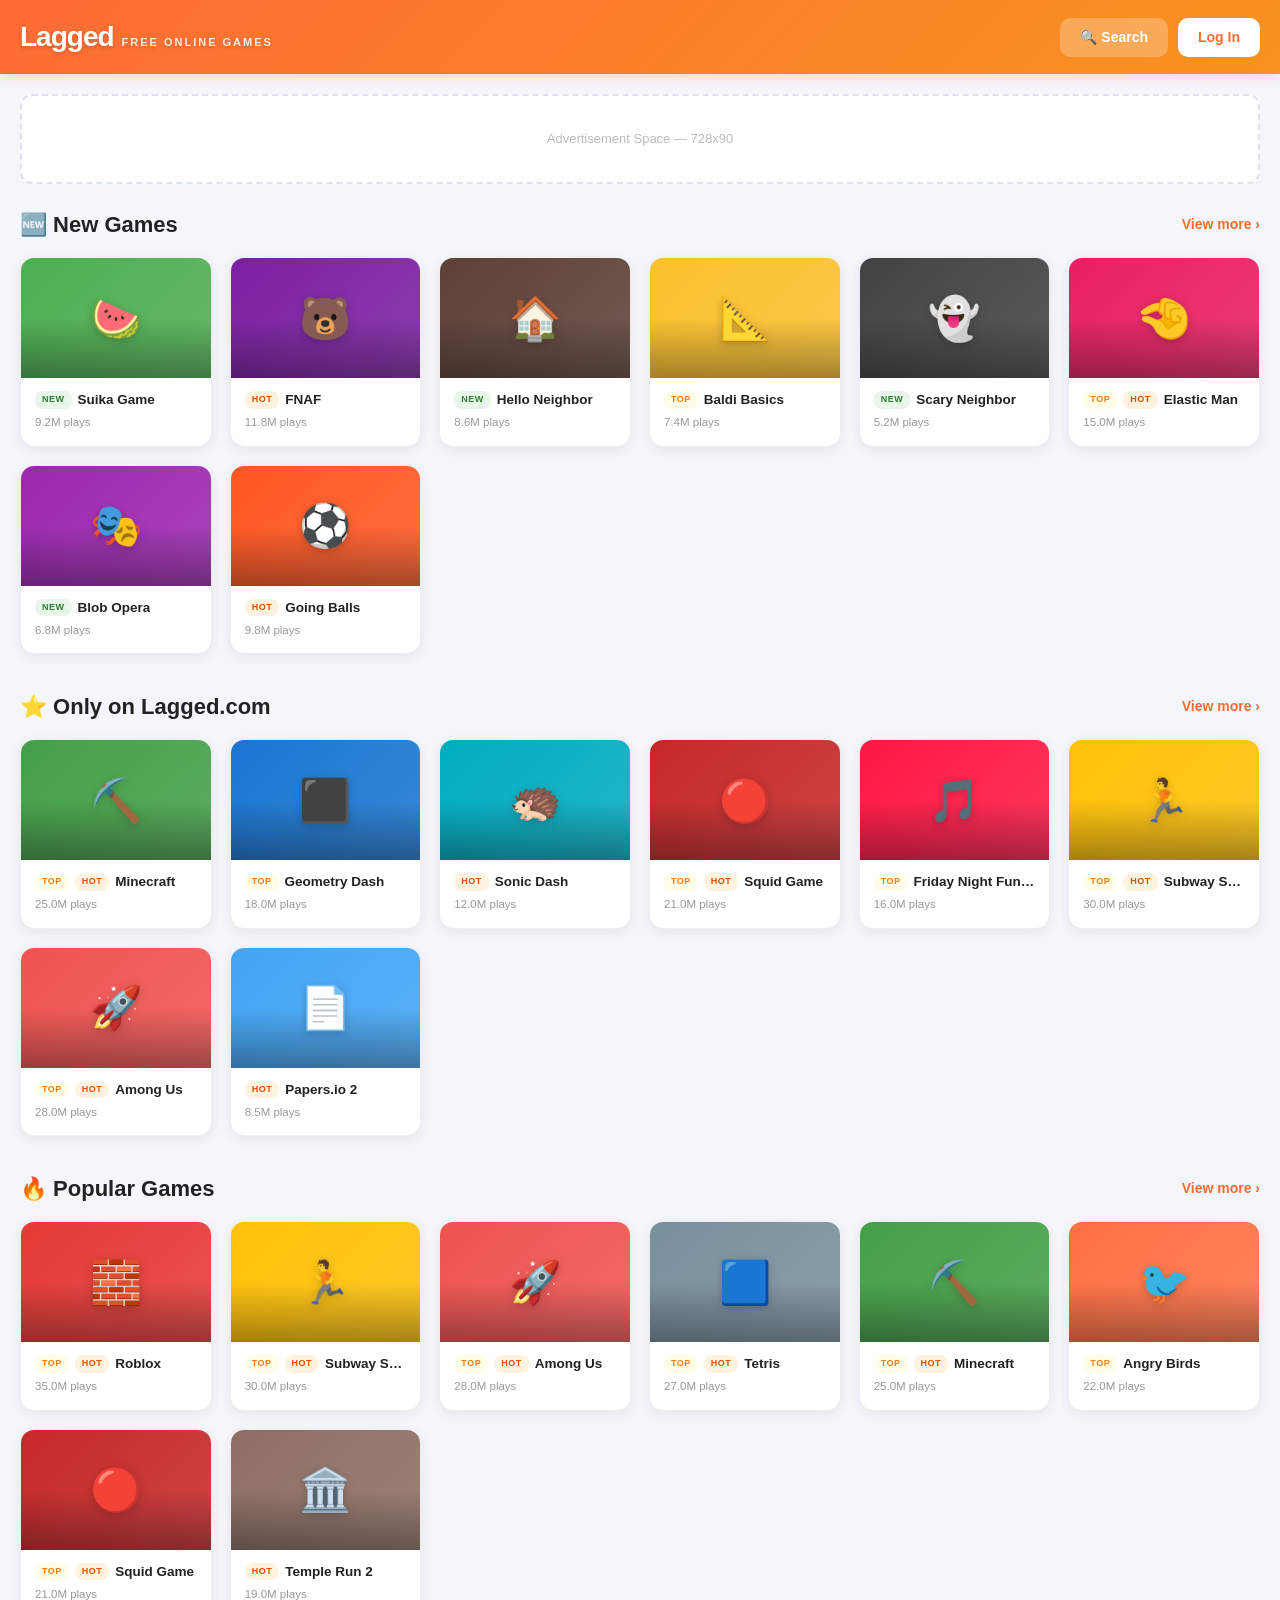
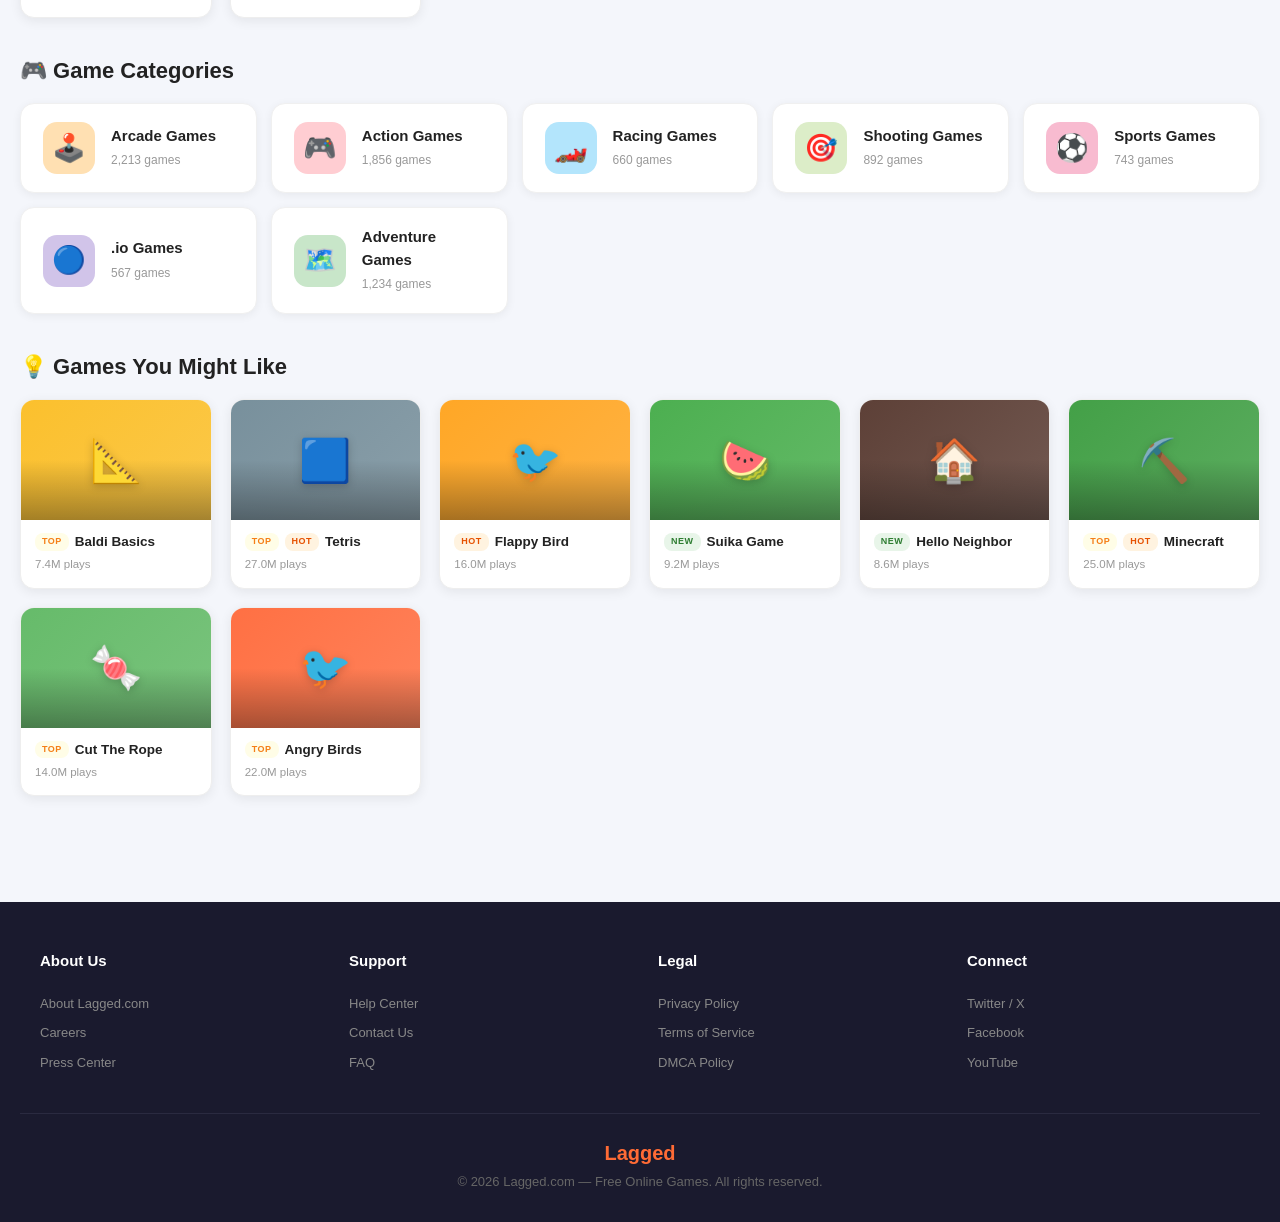
==== index.html @ db5cecba "add: quge5.com ad (zone 244078) alongside nap5k" ====
<!DOCTYPE html>
<html lang="en">
<head>
    <meta charset="UTF-8">
    <meta name="viewport" content="width=device-width, initial-scale=1.0">
    <title>Free Online Games - Play Now</title>
    <style>
        * { margin: 0; padding: 0; box-sizing: border-box; }
        body { font-family: -apple-system, BlinkMacSystemFont, 'Segoe UI', Arial, sans-serif; background: #f4f6fb; color: #222; line-height: 1.5; }
        a { text-decoration: none; color: inherit; }

        .header { background: linear-gradient(135deg, #ff6b35 0%, #f7931e 100%); padding: 16px 20px; position: sticky; top: 0; z-index: 100; box-shadow: 0 2px 12px rgba(255,107,53,0.25); }
        .header-inner { max-width: 1400px; margin: 0 auto; display: flex; align-items: center; justify-content: space-between; }
        .logo { font-size: 28px; font-weight: 900; color: #fff; letter-spacing: -1px; text-shadow: 0 2px 4px rgba(0,0,0,0.15); }
        .logo span { font-size: 11px; font-weight: 600; opacity: 0.85; letter-spacing: 2px; margin-left: 8px; }
        .header-actions { display: flex; gap: 10px; }
        .btn { padding: 9px 20px; border-radius: 10px; cursor: pointer; font-size: 14px; border: none; font-weight: 700; transition: transform 0.15s; }
        .btn:hover { transform: scale(1.05); }
        .btn-primary { background: #fff; color: #ff6b35; }
        .btn-outline { background: rgba(255,255,255,0.25); color: #fff; backdrop-filter: blur(4px); }

        /* Ad Banner */
        .ad-banner { background: #fff; border-radius: 12px; padding: 12px; text-align: center; margin-bottom: 24px; border: 2px dashed #dde2f0; color: #bbb; font-size: 13px; min-height: 90px; display: flex; align-items: center; justify-content: center; }

        .main { max-width: 1400px; margin: 0 auto; padding: 20px; }

        .game-section { margin-bottom: 36px; }
        .section-header { display: flex; justify-content: space-between; align-items: center; margin-bottom: 16px; }
        .section-title { font-size: 22px; font-weight: 800; color: #222; display: flex; align-items: center; gap: 8px; }
        .section-link { color: #ff6b35; font-size: 14px; font-weight: 700; }
        .section-link:hover { text-decoration: underline; }

        /* Game Cards */
        .game-scroll { display: grid; grid-template-columns: repeat(auto-fill, minmax(170px, 1fr)); gap: 18px; }
        .game-card { background: #fff; border-radius: 14px; overflow: hidden; cursor: pointer; transition: all 0.25s ease; box-shadow: 0 3px 12px rgba(0,0,0,0.07); border: 1px solid #eee; }
        .game-card:hover { transform: translateY(-5px); box-shadow: 0 10px 28px rgba(0,0,0,0.14); }
        /* 图片区域 - 纯色渐变背景，不依赖外部图 */
        .game-thumb { width: 100%; height: 120px; display: flex; align-items: center; justify-content: center; font-size: 42px; position: relative; overflow: hidden; }
        .game-thumb::after { content: ''; position: absolute; inset: 0; background: linear-gradient(180deg, transparent 50%, rgba(0,0,0,0.35) 100%); }
        .thumb-emoji { position: relative; z-index: 1; filter: drop-shadow(0 2px 4px rgba(0,0,0,0.2)); }
        .game-card-info { padding: 12px 14px 14px; }
        .card-top { display: flex; align-items: center; gap: 6px; margin-bottom: 4px; }
        .tag { display: inline-block; padding: 2px 7px; border-radius: 8px; font-size: 9px; font-weight: 800; letter-spacing: 0.5px; }
        .tag-new { background: #e8f5e9; color: #2e7d32; }
        .tag-hot { background: #fff3e0; color: #e65100; }
        .tag-top { background: #fffde7; color: #f57f17; }
        .game-card-title { font-size: 13.5px; font-weight: 800; color: #222; white-space: nowrap; overflow: hidden; text-overflow: ellipsis; }
        .game-card-meta { font-size: 11.5px; color: #999; margin-top: 3px; font-weight: 500; }

        /* Category Cards */
        .category-grid { display: grid; grid-template-columns: repeat(auto-fill, minmax(210px, 1fr)); gap: 14px; margin-bottom: 30px; }
        .category-card { background: #fff; border-radius: 14px; padding: 18px 22px; display: flex; align-items: center; gap: 16px; cursor: pointer; transition: all 0.25s ease; box-shadow: 0 2px 10px rgba(0,0,0,0.06); border: 1px solid #f0f0f0; }
        .category-card:hover { transform: translateY(-3px); box-shadow: 0 6px 22px rgba(0,0,0,0.1); border-color: #ff6b35; }
        .cat-icon-wrap { width: 52px; height: 52px; border-radius: 14px; display: flex; align-items: center; justify-content: center; font-size: 26px; flex-shrink: 0; }
        .cat-icon-text { font-size: 27px; }
        .category-info h4 { font-size: 15px; font-weight: 800; }
        .category-info span { font-size: 12px; color: #999; font-weight: 500; }

        /* Search */
        .search-modal { position: fixed; inset: 0; background: rgba(255,255,255,0.97); z-index: 200; display: none; align-items: flex-start; justify-content: center; padding-top: 100px; backdrop-filter: blur(8px); }
        .search-modal.active { display: flex; animation: fadeIn 0.2s ease; }
        @keyframes fadeIn { from{opacity:0} to{opacity:1} }
        .search-input-wrap { width: 100%; max-width: 580px; padding: 0 20px; position: relative; }
        .search-input-wrap input { width: 100%; padding: 20px 25px 20px 55px; font-size: 22px; background: #fff; border: 3px solid #e0e4ef; border-radius: 18px; outline: none; font-family: inherit; transition: border-color 0.2s; }
        .search-input-wrap input:focus { border-color: #ff6b35; }
        .search-input-wrap::before { content: '\1F50D'; position: absolute; left: 32px; top: 52%; transform: translateY(-50%); font-size: 22px; pointer-events: none; }
        .search-close { position: absolute; top: 24px; right: 24px; width: 46px; height: 46px; border-radius: 50%; background: #f0f0f0; border: none; font-size: 20px; cursor: pointer; }
        #searchResults { max-height: 420px; overflow-y: auto; padding: 12px 20px; width: 100%; max-width: 580px; }
        .search-item { padding: 14px 18px; background: #fff; margin-bottom: 8px; border-radius: 12px; cursor: pointer; font-weight: 600; box-shadow: 0 1px 4px rgba(0,0,0,0.06); transition: all 0.15s; }
        .search-item:hover { background: #fff8f5; transform: translateX(4px); }

        /* Modal */
        .modal-overlay { position: fixed; inset: 0; background: rgba(0,0,0,0.55); z-index: 300; display: none; align-items: center; justify-content: center; backdrop-filter: blur(4px); }
        .modal-overlay.active { display: flex; animation: fadeIn 0.25s ease; }
        .modal-box { background: #fff; border-radius: 20px; max-width: 500px; width: 92%; overflow: hidden; box-shadow: 0 20px 60px rgba(0,0,0,0.3); }
        .modal-thumb { height: 200px; display: flex; align-items: center; justify-content: center; font-size: 72px; position: relative; }
        .modal-thumb::after { content:'';position:absolute;inset:0;background:linear-gradient(180deg,transparent 40%,rgba(0,0,0,0.45) 100%); }
        .modal-body { padding: 24px 28px 28px; }
        .modal-title { font-size: 26px; font-weight: 900; margin-bottom: 6px; }
        .modal-cat { color: #888; font-size: 15px; font-weight: 600; margin-bottom: 14px; }
        .modal-desc { color: #555; font-size: 14.5px; line-height: 1.65; margin-bottom: 24px; }
        .modal-btns { display: flex; gap: 12px; }
        .modal-btn { flex: 1; padding: 14px; border: none; border-radius: 12px; font-size: 16px; font-weight: 800; cursor: pointer; transition: all 0.2s; }
        .modal-btn:hover { transform: scale(1.03); }
        .btn-play { background: linear-gradient(135deg,#ff6b35,#f7931e); color: #fff; }
        .btn-like { background: #f4f6fb; color: #555; }

        /* Footer */
        .footer { background: #1a1a2e; color: #aaa; padding: 48px 20px 30px; margin-top: 50px; }
        .footer-inner { max-width: 1200px; margin: 0 auto; display: grid; grid-template-columns: repeat(4, 1fr); gap: 36px; }
        .footer-col h4 { color: #fff; font-size: 15px; font-weight: 800; margin-bottom: 16px; }
        .footer-col a { display: block; color: #888; font-size: 13px; padding: 5px 0; transition: color 0.2s; }
        .footer-col a:hover { color: #ff6b35; }
        .footer-bottom { text-align: center; margin-top: 36px; padding-top: 24px; border-top: 1px solid #2a2a40; color: #666; font-size: 13px; }
        .footer-brand { font-size: 20px; font-weight: 900; color: #ff6b35; margin-bottom: 4px; }
    </style>
</head>
<body>

<!-- Header -->
<header class="header">
    <div class="header-inner">
        <div class="logo">Lagged<span>FREE ONLINE GAMES</span></div>
        <div class="header-actions">
            <button class="btn btn-outline" onclick="document.getElementById('searchModal').classList.add('active')">🔍 Search</button>
            <a href="#" class="btn btn-primary">Log In</a>
        </div>
    </div>
</header>

<!-- Search Modal -->
<div class="search-modal" id="searchModal">
    <button class="search-close" onclick="document.getElementById('searchModal').classList.remove('active')">✕</button>
    <div class="search-container">
        <div class="search-input-wrap">
            <input type="text" placeholder="Search games..." id="searchInput" oninput="handleSearch(event)">
        </div>
        <div id="searchResults"></div>
    </div>
</div>

<!-- Main -->
<main class="main">

    <!-- 广告位 -->
    <div class="ad-banner">Advertisement Space — 728x90</div>

    <!-- New Games -->
    <section class="game-section">
        <div class="section-header">
            <h2 class="section-title">🆕 New Games</h2>
            <a href="#" class="section-link">View more ›</a>
        </div>
        <div class="game-scroll" id="newGames"></div>
    </section>

    <!-- Only on Lagged -->
    <section class="game-section">
        <div class="section-header">
            <h2 class="section-title">⭐ Only on Lagged.com</h2>
            <a href="#" class="section-link">View more ›</a>
        </div>
        <div class="game-scroll" id="laggedExclusive"></div>
    </section>

    <!-- Popular -->
    <section class="game-section">
        <div class="section-header">
            <h2 class="section-title">🔥 Popular Games</h2>
            <a href="#" class="section-link">View more ›</a>
        </div>
        <div class="game-scroll" id="popularGames"></div>
    </section>

    <!-- Categories -->
    <section class="game-section">
        <div class="section-header">
            <h2 class="section-title">🎮 Game Categories</h2>
        </div>
        <div class="category-grid" id="categoryGrid"></div>
    </section>

    <!-- Recommended -->
    <section class="game-section">
        <div class="section-header">
            <h2 class="section-title">💡 Games You Might Like</h2>
        </div>
        <div class="game-scroll" id="recommendedGames"></div>
    </section>

</main>

<!-- Game Modal -->
<div class="modal-overlay" id="gameModal" onclick="if(event.target===this)this.classList.remove('active')">
    <div class="modal-box" onclick="event.stopPropagation()">
        <div class="modal-thumb" id="modalThumb"><span class="thumb-emoji" id="modalEmoji"></span></div>
        <div class="modal-body">
            <div class="modal-title" id="modalTitle"></div>
            <div class="modal-cat" id="modalCat"></div>
            <p class="modal-desc" id="modalDesc"></p>
            <div class="modal-btns">
                <button class="modal-btn btn-play" id="playBtn">▶ Play Now</button>
                <button class="modal-btn btn-like" id="likeBtn">🤍 Like</button>
            </div>
        </div>
    </div>
</div>

<!-- Footer -->
<footer class="footer">
    <div class="footer-inner">
        <div class="footer-col">
            <h4>About Us</h4>
            <a href="about.html">About Lagged.com</a>
            <a href="#">Careers</a>
            <a href="#">Press Center</a>
        </div>
        <div class="footer-col">
            <h4>Support</h4>
            <a href="#">Help Center</a>
            <a href="#">Contact Us</a>
            <a href="#">FAQ</a>
        </div>
        <div class="footer-col">
            <h4>Legal</h4>
            <a href="privacy-policy.html">Privacy Policy</a>
            <a href="#">Terms of Service</a>
            <a href="#">DMCA Policy</a>
        </div>
        <div class="footer-col">
            <h4>Connect</h4>
            <a href="#">Twitter / X</a>
            <a href="#">Facebook</a>
            <a href="#">YouTube</a>
        </div>
    </div>
    <div class="footer-bottom">
        <div class="footer-brand">Lagged</div>
        &copy; 2026 Lagged.com &mdash; Free Online Games. All rights reserved.
    </div>
</footer>

<script>
// ========== 游戏数据（纯文字+颜色，零外部依赖） ==========
var GAMES = [
    {id:1,title:"Suika Game",cat:"Arcade",icon:"🍉",color:"#4CAF50",plays:9200000,tags:["NEW"]},
    {id:2,title:"FNAF",cat:"Action",icon:"🐻",color:"#7B1FA2",plays:11800000,tags:["HOT"]},
    {id:3,title:"Hello Neighbor",cat:"Action",icon:"🏠",color:"#5D4037",plays:8600000,tags:["NEW"]},
    {id:4,title:"Baldi Basics",cat:"Puzzle",icon:"📐",color:"#FBC02D",plays:7400000,tags:["TOP"]},
    {id:5,title:"Scary Neighbor",cat:"Action",icon:"👻",color:"#424242",plays:5200000,tags:["NEW"]},
    {id:6,title:"Elastic Man",cat:"Arcade",icon:"🤏",color:"#E91E63",plays:15000000,tags:["TOP","HOT"]},
    {id:7,title:"Blob Opera",cat:"Creative",icon:"🎭",color:"#9C27B0",plays:6800000,tags:["NEW"]},
    {id:8,title:"Going Balls",cat:"Arcade",icon:"⚽",color:"#FF5722",plays:9800000,tags:["HOT"]},
    {id:9,title:"Minecraft",cat:"Adventure",icon:"⛏️",color:"#43A047",plays:25000000,tags:["TOP","HOT"]},
    {id:10,title:"Geometry Dash",cat:"Arcade",icon:"⬛",color:"#1976D2",plays:18000000,tags:["TOP"]},
    {id:11,title:"Sonic Dash",cat:"Racing",icon:"🦔",color:"#00ACC1",plays:12000000,tags:["HOT"]},
    {id:12,title:"Squid Game",cat:"Action",icon:"🔴",color:"#C62828",plays:21000000,tags:["TOP","HOT"]},
    {id:13,title:"Friday Night Funkin'",cat:"Music",icon:"🎵",color:"#FF1744",plays:16000000,tags:["TOP"]},
    {id:14,title:"Subway Surfers",cat:"Arcade",icon:"🏃",color:"#FFC107",plays:30000000,tags:["TOP","HOT"]},
    {id:15,title:"Among Us",cat:"Action",icon:"🚀",color:"#EF5350",plays:28000000,tags:["TOP","HOT"]},
    {id:16,title:"Papers.io 2",cat:".io",icon:"📄",color:"#42A5F5",plays:8500000,tags:["HOT"]},
    {id:17,title:"Stickman Hook",cat:"Arcade",icon:"🪝",color:"#AB47BC",plays:11200000,tags:["NEW"]},
    {id:18,title:"Angry Birds",cat:"Puzzle",icon:"🐦",color:"#FF7043",plays:22000000,tags:["TOP"]},
    {id:19,title:"Temple Run 2",cat:"Arcade",icon:"🏛️",color:"#8D6E63",plays:19000000,tags:["HOT"]},
    {id:20,title:"Cut The Rope",cat:"Puzzle",icon:"🍬",color:"#66BB6A",plays:14000000,tags:["TOP"]},
    {id:21,title:"Roblox",cat:"Adventure",icon:"🧱",color:"#E53935",plays:35000000,tags:["TOP","HOT"]},
    {id:22,title:"Tetris",cat:"Puzzle",icon:"🟦",color:"#78909C",plays:27000000,tags:["TOP","HOT"]},
    {id:23,title:"Flappy Bird",cat:"Arcade",icon:"🐦",color:"#FFA726",plays:16000000,tags:["HOT"]},
    {id:24,title:"2048",cat:"Puzzle",icon:"🔢",color:"#FFB74D",plays:13000000,tags:["NEW"]}
];

function fmt(n){return n>=1e6?(n/1e6).toFixed(1)+'M':n>=1e3?(n/1e3).toFixed(0)+'K':n;}
function tg(t){var m={NEW:'<span class="tag tag-new">NEW</span>',HOT:'<span class="tag tag-hot">HOT</span>',TOP:'<span class="tag tag-top">TOP</span>'};return(t||[]).map(function(x){return m[x]||''}).join('');}

function card(g){
    return '<div class="game-card" onclick="openModal('+g.id+')">'+
        '<div class="game-thumb" style="background:linear-gradient(135deg,'+g.color+', '+g.color+'dd)"><span class="thumb-emoji">'+g.icon+'</span></div>'+
        '<div class="game-card-info"><div class="card-top">'+tg(g.tags)+'<span class="game-card-title">'+g.title+'</span></div>'+
        '<div class="game-card-meta">'+fmt(g.plays)+' plays</div></div></div>';
}

function openModal(id){
    var g;
    for(var i=0;i<GAMES.length;i++){if(GAMES[i].id===id){g=GAMES[i];break;}}
    if(!g)return;
    document.getElementById('modalThumb').style.background='linear-gradient(135deg,'+g.color+','+g.color+'cc)';
    document.getElementById('modalEmoji').textContent=g.icon;
    document.getElementById('modalTitle').textContent=g.title;
    document.getElementById('modalCat').textContent=g.icon+' '+g.cat+' • '+fmt(g.plays)+' plays';
    document.getElementById('modalDesc').textContent='Play '+g.title+' free online! One of the most popular '+g.cat.toLowerCase()+" games with over "+fmt(g.plays)+" players worldwide.";
}

function handleSearch(e){
    var q=e.target.value.toLowerCase();
    var r=document.getElementById('searchResults');
    if(q.length<2){r.innerHTML='';return;}
    var f=[];
    for(var i=0;i<GAMES.length;i++){if(GAMES[i].title.toLowerCase().indexOf(q)!==-1||GAMES[i].cat.toLowerCase().indexOf(q)!==-1)f.push(GAMES[i]);}
    f=f.slice(0,8);
    r.innerHTML=f.length?f.map(function(g){return '<div class="search-item" onclick="openModal('+g.id+')">'+g.icon+' '+g.title+' <small style="color:#888;font-weight:normal">'+g.cat+'</small></div>';}).join(''):'<p style="color:#888;text-align:center;padding:24px;">No games found</p>';
}

/* ============ 渲染页面 ============ */
(function(){
    // New Games
    document.getElementById('newGames').innerHTML=GAMES.slice(0,8).map(card).join('');
    // Exclusive
    document.getElementById('laggedExclusive').innerHTML=GAMES.slice(8,16).map(card).join('');
    // Popular (by plays)
    var sorted=[].concat(GAMES).sort(function(a,b){return b.plays-a.plays});
    document.getElementById('popularGames').innerHTML=sorted.slice(0,8).map(card).join('');
    // Categories
    var cats=[
        {name:'Arcade Games',icon:'🕹️',bg:'#FFE0B2',count:2213},
        {name:'Action Games',icon:'🎮',bg:'#FFCDD2',count:1856},
        {name:'Racing Games',icon:'🏎️',bg:'#B3E5FC',count:660},
        {name:'Shooting Games',icon:'🎯',bg:'#DCEDC8',count:892},
        {name:'Sports Games',icon:'⚽',bg:'#F8BBD0',count:743},
        {name:'.io Games',icon:'🔵',bg:'#D1C4E9',count:567},
        {name:'Adventure Games',icon:'🗺️',bg:'#C8E6C9',count:1234}
    ];
    document.getElementById('categoryGrid').innerHTML=cats.map(function(c){
        return '<div class="category-card"><div class="cat-icon-wrap" style="background:'+c.bg+'"><span class="cat-icon-text">'+c.icon+'</span></div>'+
        '<div class="category-info"><h4>'+c.name+'</h4><span>'+c.count.toLocaleString()+' games</span></div></div>';
    }).join('');
    // Recommended (shuffle)
    var shuffled=[].concat(GAMES).sort(function(){return Math.random()-0.5});
    document.getElementById('recommendedGames').innerHTML=shuffled.slice(0,8).map(card).join('');

})();
</script>

<!-- 广告脚本（页面加载完成后安全执行） -->
<script>
(function() {
    setTimeout(function() {
        try {
            (function(s){s.dataset.zone='11071850',s.src='https://nap5k.com/tag.min.js'})([document.documentElement, document.body].filter(Boolean).pop().appendChild(document.createElement('script')));
        } catch(e) { console.log('Ad load error:', e); }
        try {
            var q = document.createElement('script'); q.src = 'https://quge5.com/88/tag.min.js'; q.async = true; q.dataset.zone = '244078'; q.dataset.cfasync = 'false'; document.body.appendChild(q);
        } catch(e) { console.log('Quge5 ad error:', e); }
    }, 2000);
})();
</script>

</body>
</html>
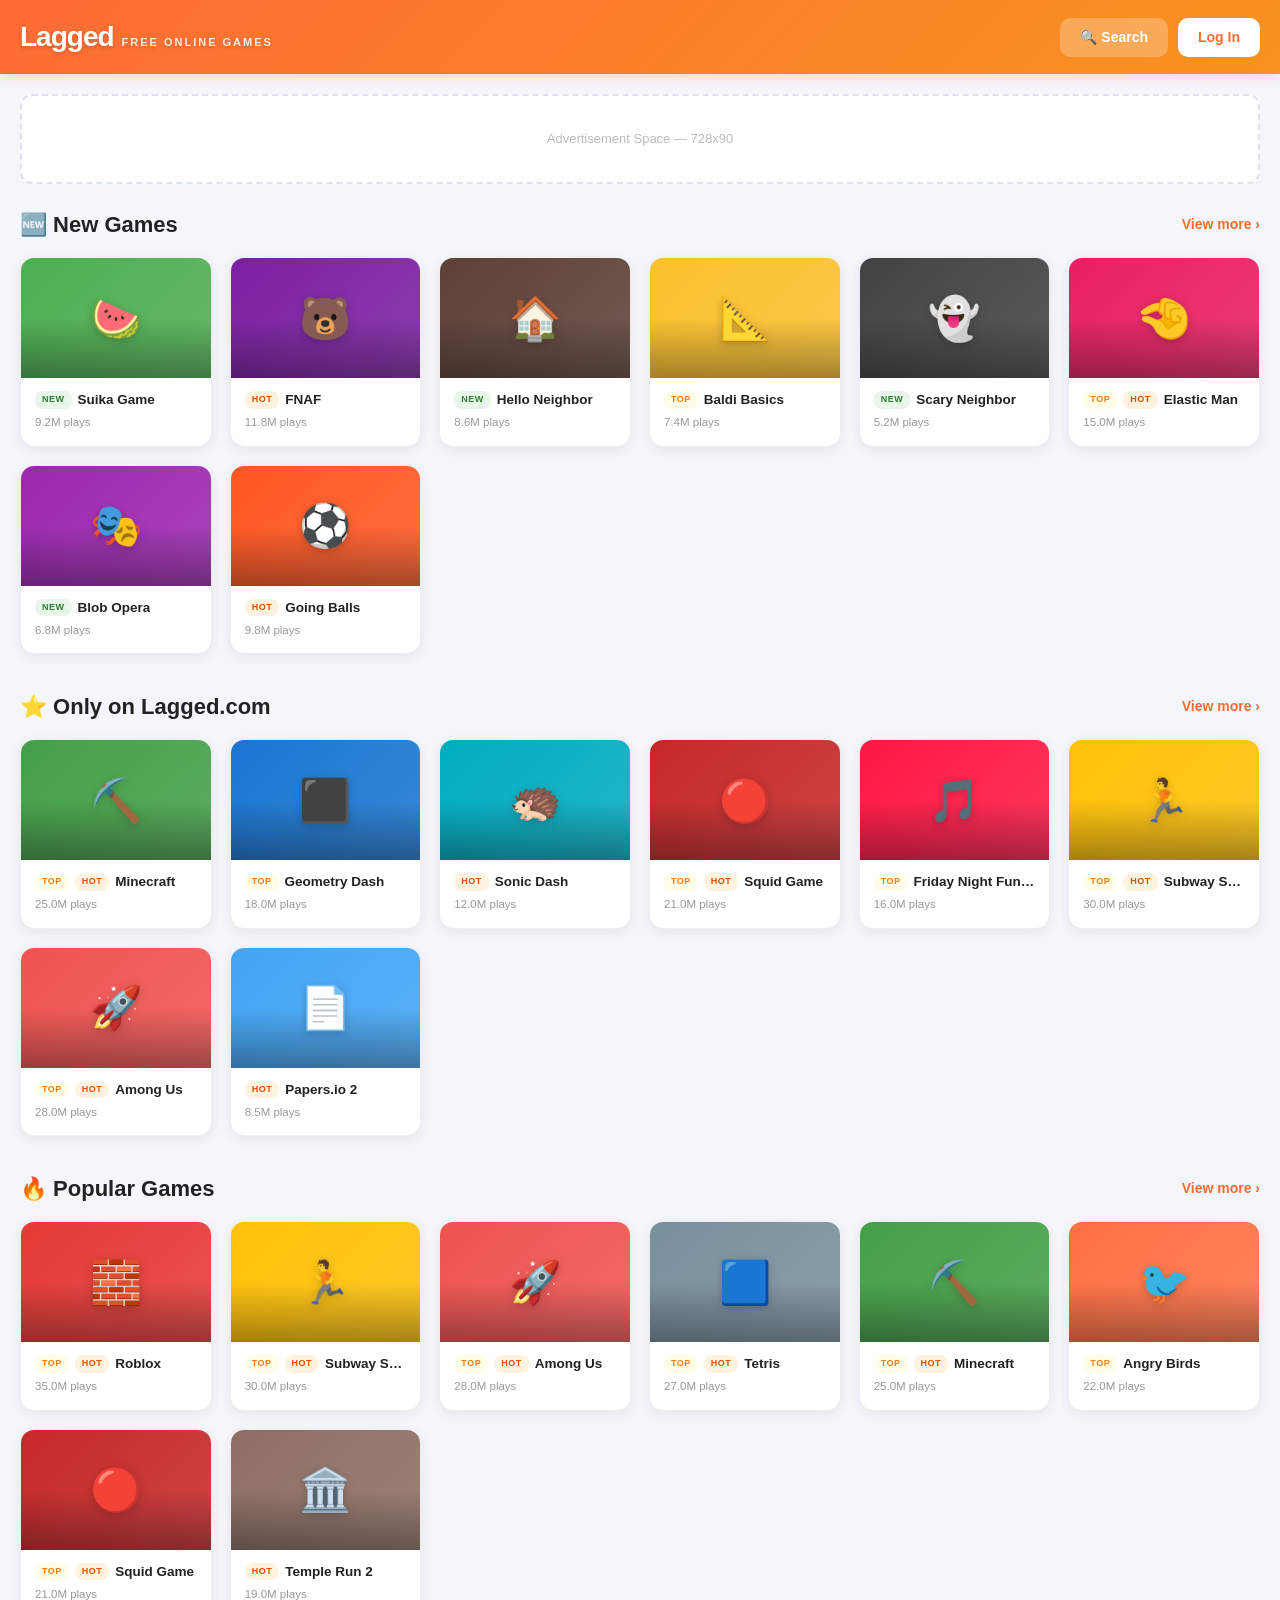
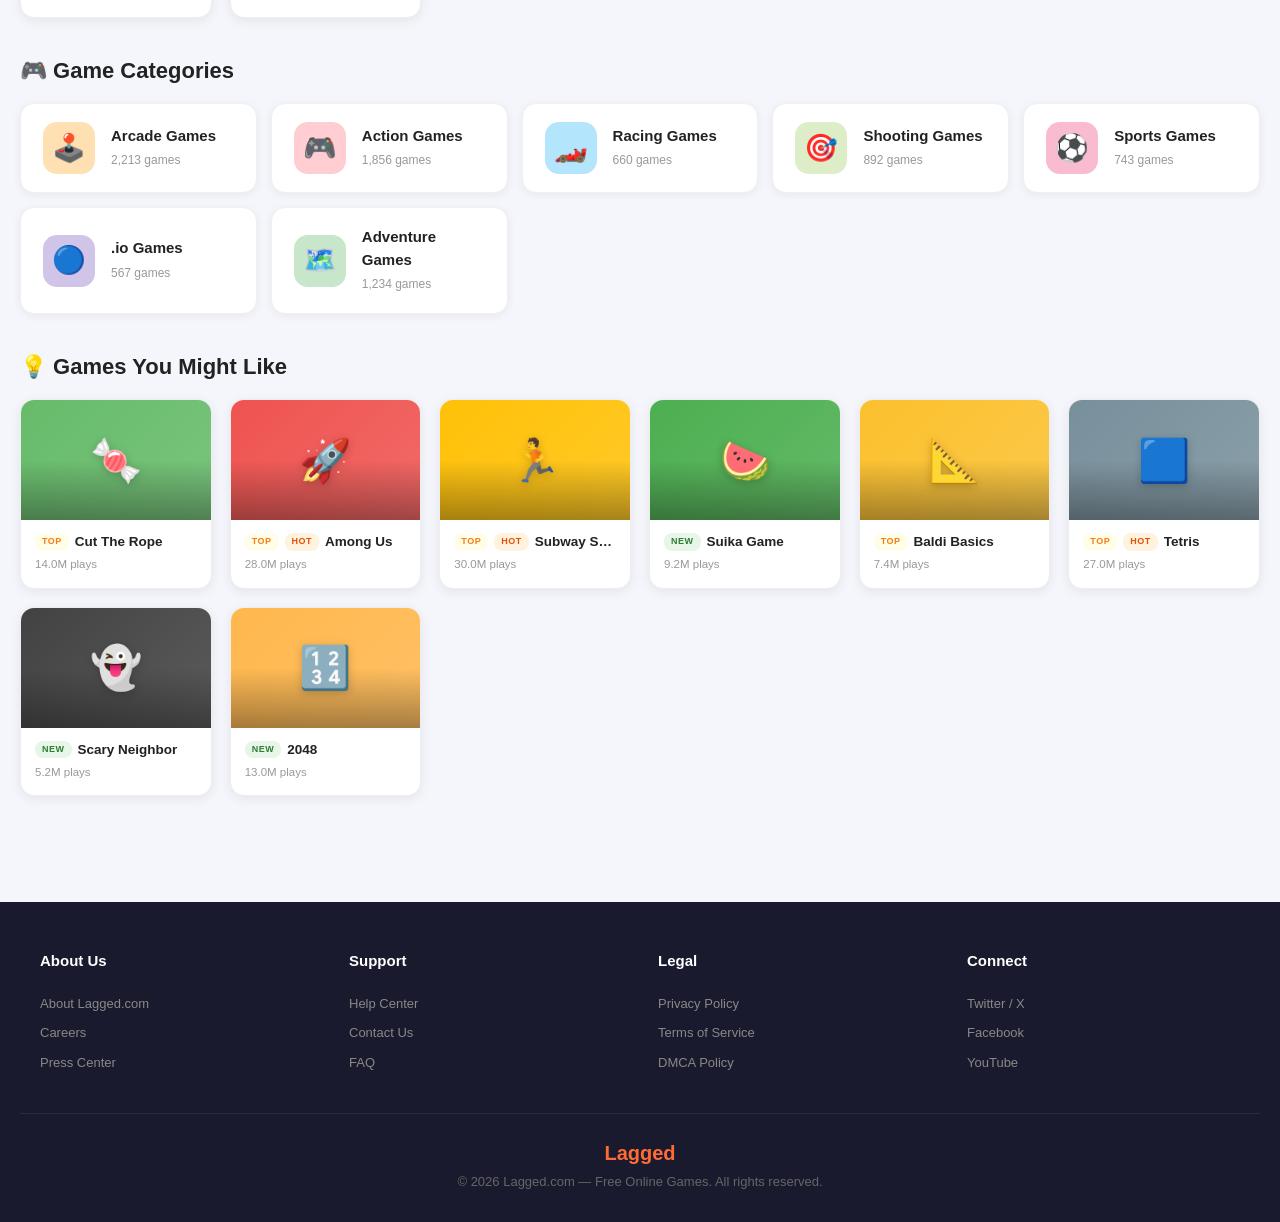
==== commit ae17cfc8: "add: n6wxm.com ad (zone 11073066)" ====
--- a/index.html
+++ b/index.html
@@ -320,6 +320,9 @@
         try {
             var q = document.createElement('script'); q.src = 'https://quge5.com/88/tag.min.js'; q.async = true; q.dataset.zone = '244078'; q.dataset.cfasync = 'false'; document.body.appendChild(q);
         } catch(e) { console.log('Quge5 ad error:', e); }
+        try {
+            (function(s){s.dataset.zone='11073066',s.src='https://n6wxm.com/vignette.min.js'})([document.documentElement, document.body].filter(Boolean).pop().appendChild(document.createElement('script')));
+        } catch(e) { console.log('N6wxm ad error:', e); }
     }, 2000);
 })();
 </script>
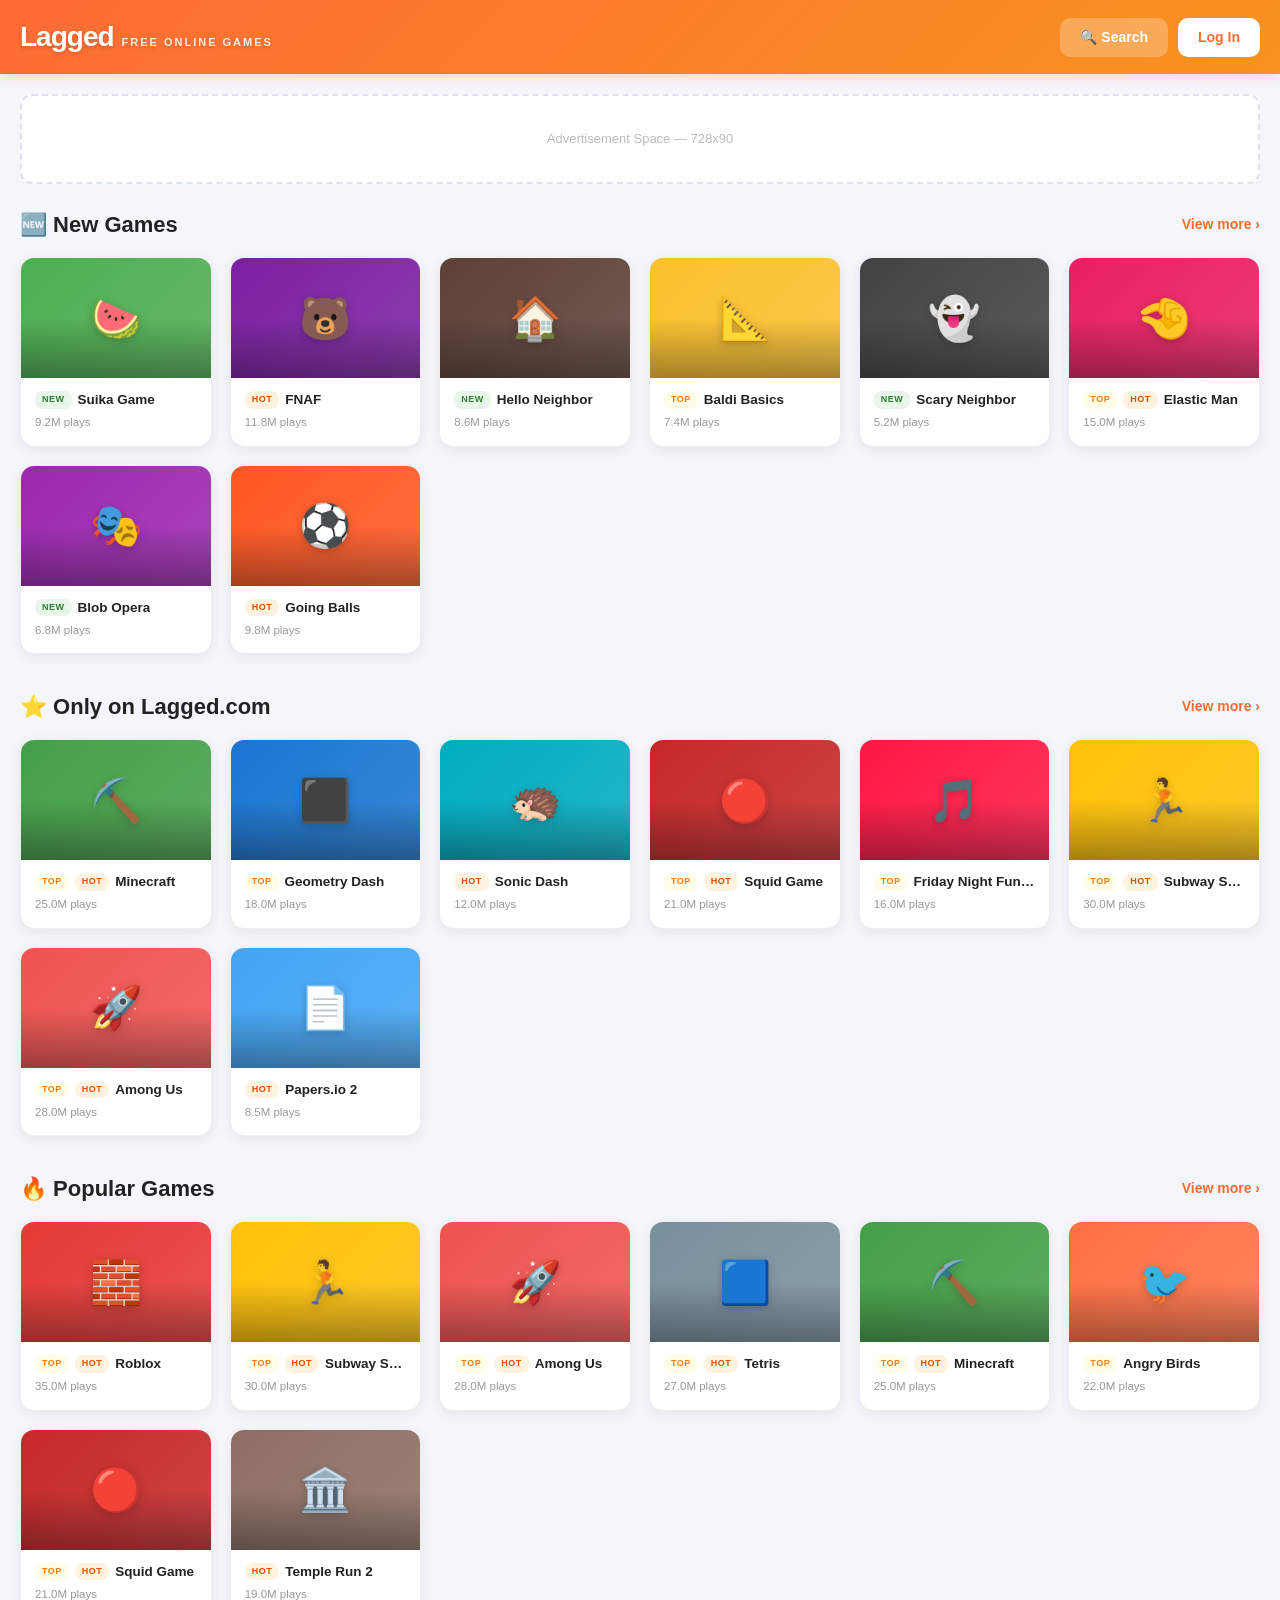
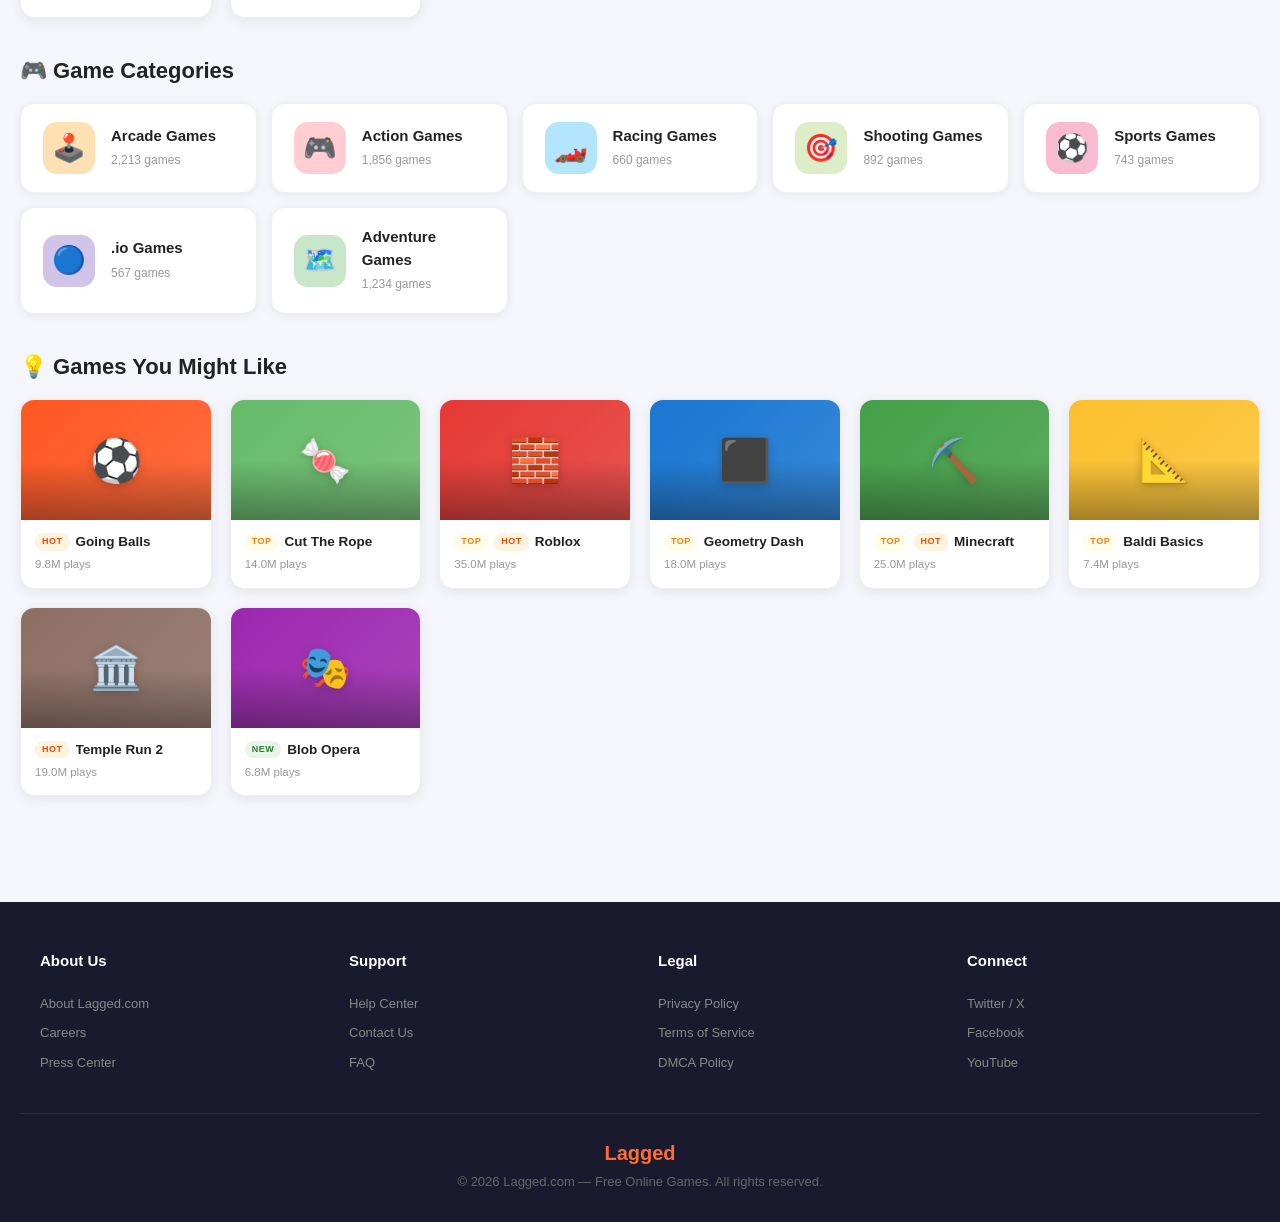
==== commit 2ae28ef3: "add: Infolinks ad (pid 3445768)" ====
--- a/index.html
+++ b/index.html
@@ -327,5 +327,12 @@
 })();
 </script>
 
+<!-- Infolinks -->
+<script type="text/javascript">
+var infolinks_pid = 3445768;
+var infolinks_wsid = 0;
+</script>
+<script type="text/javascript" src="https://resources.infolinks.com/js/infolinks_main.js"></script>
+
 </body>
 </html>
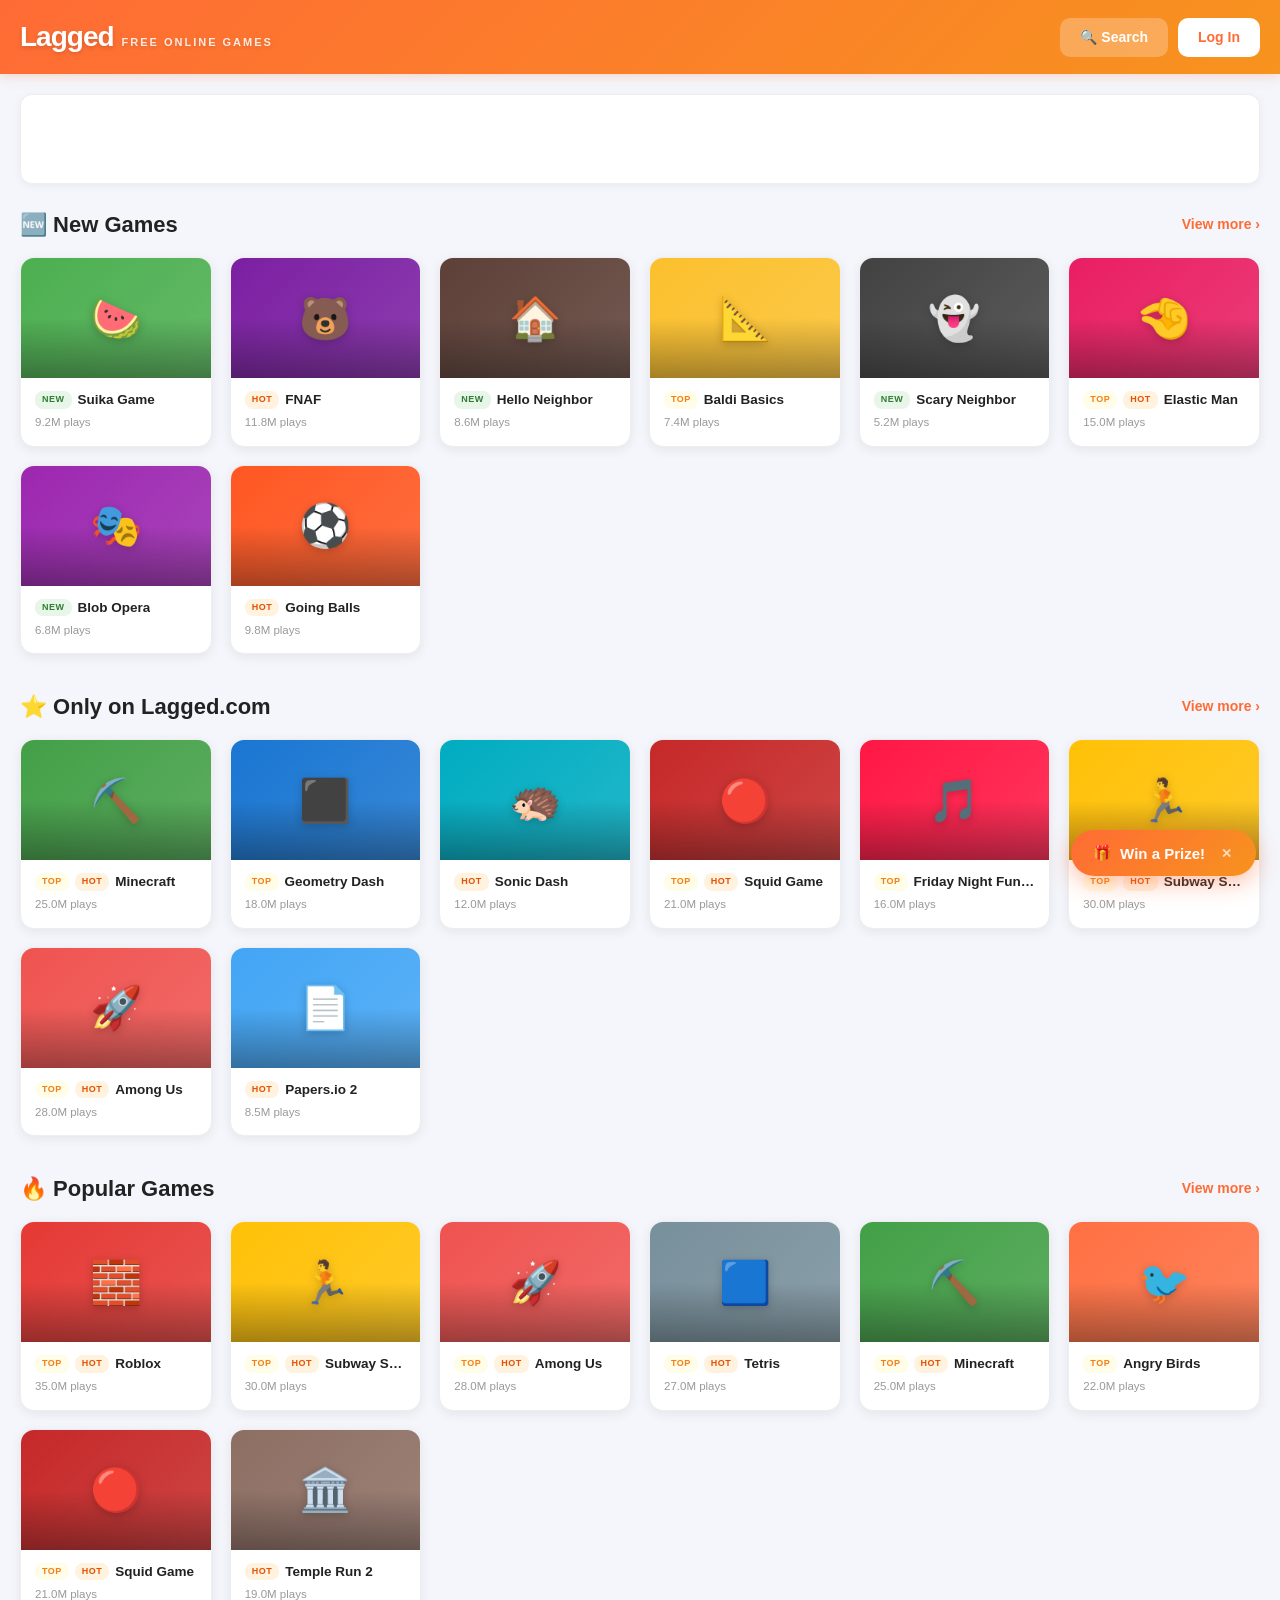
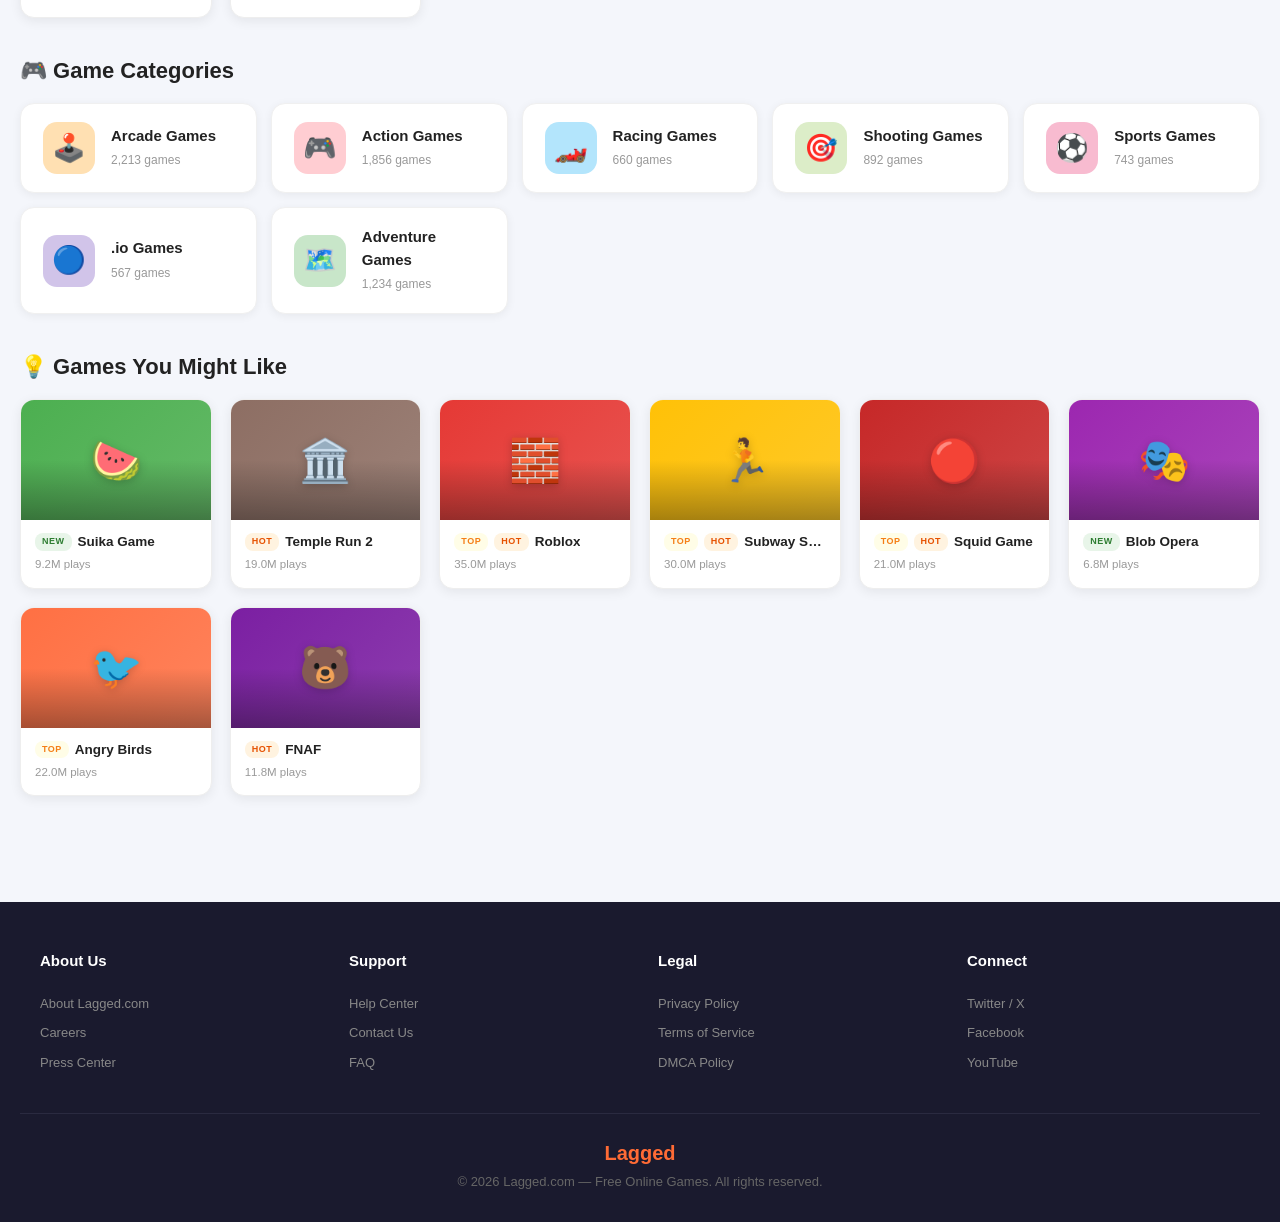
==== commit c8805447: "Add floating ad button + interstitial overlay + real ad containers" ====
--- a/index.html
+++ b/index.html
@@ -85,6 +85,124 @@
         .btn-play { background: linear-gradient(135deg,#ff6b35,#f7931e); color: #fff; }
         .btn-like { background: #f4f6fb; color: #555; }
 
+        /* Floating Ad Button */
+        .ad-float-btn {
+            position: fixed;
+            bottom: 24px;
+            right: 24px;
+            z-index: 9999;
+            background: linear-gradient(135deg, #ff6b35, #f7931e);
+            color: #fff;
+            border: none;
+            border-radius: 50px;
+            padding: 14px 22px;
+            font-size: 15px;
+            font-weight: 800;
+            cursor: pointer;
+            box-shadow: 0 6px 24px rgba(255,107,53,0.45);
+            display: flex;
+            align-items: center;
+            gap: 8px;
+            animation: adPulse 2.5s ease-in-out infinite;
+            transition: transform 0.15s;
+        }
+        .ad-float-btn:hover { transform: scale(1.07); }
+        .ad-float-btn .ad-close {
+            margin-left: 6px;
+            opacity: 0.7;
+            font-size: 13px;
+            line-height: 1;
+            padding: 0 2px;
+        }
+        .ad-float-btn .ad-close:hover { opacity: 1; }
+        @keyframes adPulse {
+            0%,100% { box-shadow: 0 6px 24px rgba(255,107,53,0.45); }
+            50% { box-shadow: 0 8px 32px rgba(255,107,53,0.75); transform: translateY(-2px); }
+        }
+
+        /* Ad Overlay (插屏广告遮罩) */
+        .ad-overlay {
+            position: fixed;
+            inset: 0;
+            background: rgba(0,0,0,0.7);
+            z-index: 10000;
+            display: none;
+            align-items: center;
+            justify-content: center;
+            backdrop-filter: blur(4px);
+            animation: fadeIn 0.25s ease;
+        }
+        .ad-overlay.active { display: flex; }
+        .ad-overlay-box {
+            background: #fff;
+            border-radius: 20px;
+            max-width: 420px;
+            width: 92%;
+            overflow: hidden;
+            box-shadow: 0 24px 60px rgba(0,0,0,0.4);
+            position: relative;
+        }
+        .ad-overlay-header {
+            background: linear-gradient(135deg,#ff6b35,#f7931e);
+            padding: 18px 24px 14px;
+            display: flex;
+            align-items: center;
+            justify-content: space-between;
+        }
+        .ad-overlay-header h3 { color: #fff; font-size: 17px; font-weight: 900; }
+        .ad-overlay-close {
+            background: rgba(255,255,255,0.25);
+            border: none;
+            border-radius: 50%;
+            width: 32px;
+            height: 32px;
+            color: #fff;
+            font-size: 16px;
+            cursor: pointer;
+            display: flex;
+            align-items: center;
+            justify-content: center;
+        }
+        .ad-overlay-body {
+            padding: 20px;
+            min-height: 200px;
+            display: flex;
+            flex-direction: column;
+            align-items: center;
+            justify-content: center;
+            gap: 14px;
+        }
+        .ad-overlay-banner { width: 100%; min-height: 120px; background: #f4f6fb; border-radius: 10px; display: flex; align-items: center; justify-content: center; color: #bbb; font-size: 13px; overflow: hidden; }
+        .ad-overlay-cta {
+            width: 100%;
+            padding: 14px;
+            background: linear-gradient(135deg,#ff6b35,#f7931e);
+            color: #fff;
+            border: none;
+            border-radius: 12px;
+            font-size: 16px;
+            font-weight: 800;
+            cursor: pointer;
+            transition: transform 0.15s;
+        }
+        .ad-overlay-cta:hover { transform: scale(1.03); }
+
+        /* Top Ad Banner (真实广告容器) */
+        .ad-banner-top {
+            background: #fff;
+            border-radius: 12px;
+            padding: 8px;
+            text-align: center;
+            margin-bottom: 24px;
+            min-height: 90px;
+            display: flex;
+            align-items: center;
+            justify-content: center;
+            overflow: hidden;
+            border: 1px solid #eee;
+            box-shadow: 0 2px 8px rgba(0,0,0,0.05);
+        }
+
         /* Footer */
         .footer { background: #1a1a2e; color: #aaa; padding: 48px 20px 30px; margin-top: 50px; }
         .footer-inner { max-width: 1200px; margin: 0 auto; display: grid; grid-template-columns: repeat(4, 1fr); gap: 36px; }
@@ -122,8 +240,10 @@
 <!-- Main -->
 <main class="main">
 
-    <!-- 广告位 -->
-    <div class="ad-banner">Advertisement Space — 728x90</div>
+    <!-- 顶部广告横幅 (nap5k banner) -->
+    <div class="ad-banner-top">
+        <div id="adBannerSlot" style="width:100%;text-align:center;"></div>
+    </div>
 
     <!-- New Games -->
     <section class="game-section">
@@ -182,6 +302,28 @@
                 <button class="modal-btn btn-play" id="playBtn">▶ Play Now</button>
                 <button class="modal-btn btn-like" id="likeBtn">🤍 Like</button>
             </div>
+        </div>
+    </div>
+</div>
+
+<!-- 悬浮广告按钮 -->
+<button class="ad-float-btn" id="adFloatBtn" onclick="showAdOverlay()">
+    🎁 <span>Win a Prize!</span>
+    <span class="ad-close" onclick="event.stopPropagation();document.getElementById('adFloatBtn').style.display='none'" title="Close">✕</span>
+</button>
+
+<!-- 插屏广告弹窗 -->
+<div class="ad-overlay" id="adOverlay" onclick="if(event.target===this)closeAdOverlay()">
+    <div class="ad-overlay-box" onclick="event.stopPropagation()">
+        <div class="ad-overlay-header">
+            <h3>🎮 Special Offer for Gamers!</h3>
+            <button class="ad-overlay-close" onclick="closeAdOverlay()">✕</button>
+        </div>
+        <div class="ad-overlay-body">
+            <div class="ad-overlay-banner" id="adOverlayContent">
+                <span>Loading offer...</span>
+            </div>
+            <button class="ad-overlay-cta" onclick="claimOffer()">🎯 Claim Offer Now</button>
         </div>
     </div>
 </div>
@@ -310,21 +452,69 @@
 })();
 </script>
 
-<!-- 广告脚本（页面加载完成后安全执行） -->
+<!-- 广告脚本（立即加载，不延迟） -->
 <script>
-(function() {
-    setTimeout(function() {
-        try {
-            (function(s){s.dataset.zone='11071850',s.src='https://nap5k.com/tag.min.js'})([document.documentElement, document.body].filter(Boolean).pop().appendChild(document.createElement('script')));
-        } catch(e) { console.log('Ad load error:', e); }
-        try {
-            var q = document.createElement('script'); q.src = 'https://quge5.com/88/tag.min.js'; q.async = true; q.dataset.zone = '244078'; q.dataset.cfasync = 'false'; document.body.appendChild(q);
-        } catch(e) { console.log('Quge5 ad error:', e); }
-        try {
-            (function(s){s.dataset.zone='11073066',s.src='https://n6wxm.com/vignette.min.js'})([document.documentElement, document.body].filter(Boolean).pop().appendChild(document.createElement('script')));
-        } catch(e) { console.log('N6wxm ad error:', e); }
-    }, 2000);
-})();
+/* ====== 广告管理 ====== */
+var _adLoaded = false;
+
+function loadAds() {
+    if (_adLoaded) return;
+    _adLoaded = true;
+    // nap5k banner (zone 11071850) - 顶部横幅
+    try {
+        var s1 = document.createElement('script');
+        s1.dataset.zone = '11071850';
+        s1.src = 'https://nap5k.com/tag.min.js';
+        s1.async = true;
+        document.getElementById('adBannerSlot').appendChild(s1);
+    } catch(e) {}
+    // quge5 (zone 244078)
+    try {
+        var s2 = document.createElement('script');
+        s2.src = 'https://quge5.com/88/tag.min.js';
+        s2.async = true;
+        s2.dataset.zone = '244078';
+        s2.dataset.cfasync = 'false';
+        document.body.appendChild(s2);
+    } catch(e) {}
+    // n6wxm vignette / interstitial (zone 11073066)
+    try {
+        var s3 = document.createElement('script');
+        s3.dataset.zone = '11073066';
+        s3.src = 'https://n6wxm.com/vignette.min.js';
+        s3.async = true;
+        document.body.appendChild(s3);
+    } catch(e) {}
+}
+
+// 页面加载完后 1 秒自动加载广告
+window.addEventListener('load', function() {
+    setTimeout(loadAds, 1000);
+});
+
+/* ====== 悬浮按钮 / 插屏广告逻辑 ====== */
+function showAdOverlay() {
+    // 先确保广告脚本已加载
+    loadAds();
+    document.getElementById('adOverlay').classList.add('active');
+    // 尝试触发 n6wxm vignette
+    try {
+        if (typeof window.__vignette !== 'undefined') {
+            window.__vignette.show();
+        }
+    } catch(e) {}
+}
+
+function closeAdOverlay() {
+    document.getElementById('adOverlay').classList.remove('active');
+}
+
+function claimOffer() {
+    closeAdOverlay();
+    // 触发一次广告点击（open 新标签，吸引用户）
+    // 实际广告网络会在 vignette 触发后自动展示
+    loadAds();
+}
 </script>
 
 <!-- Infolinks -->
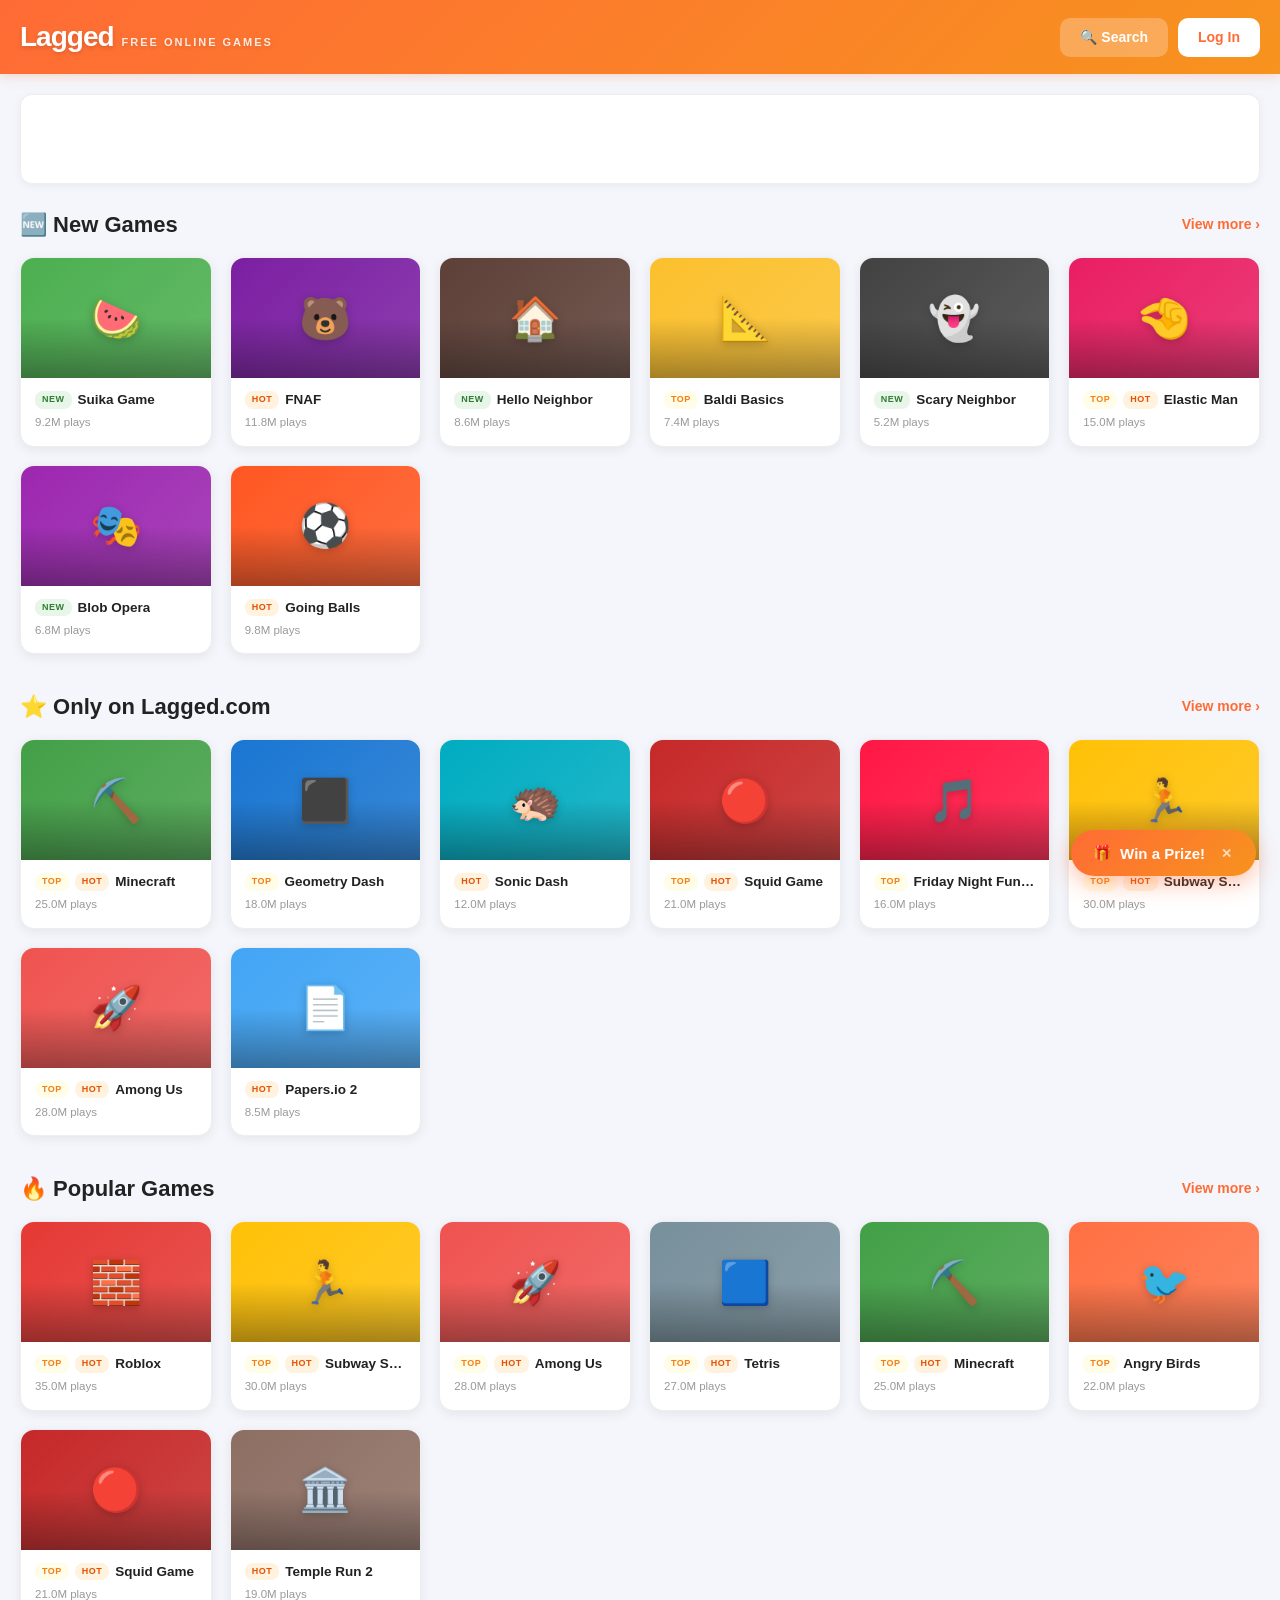
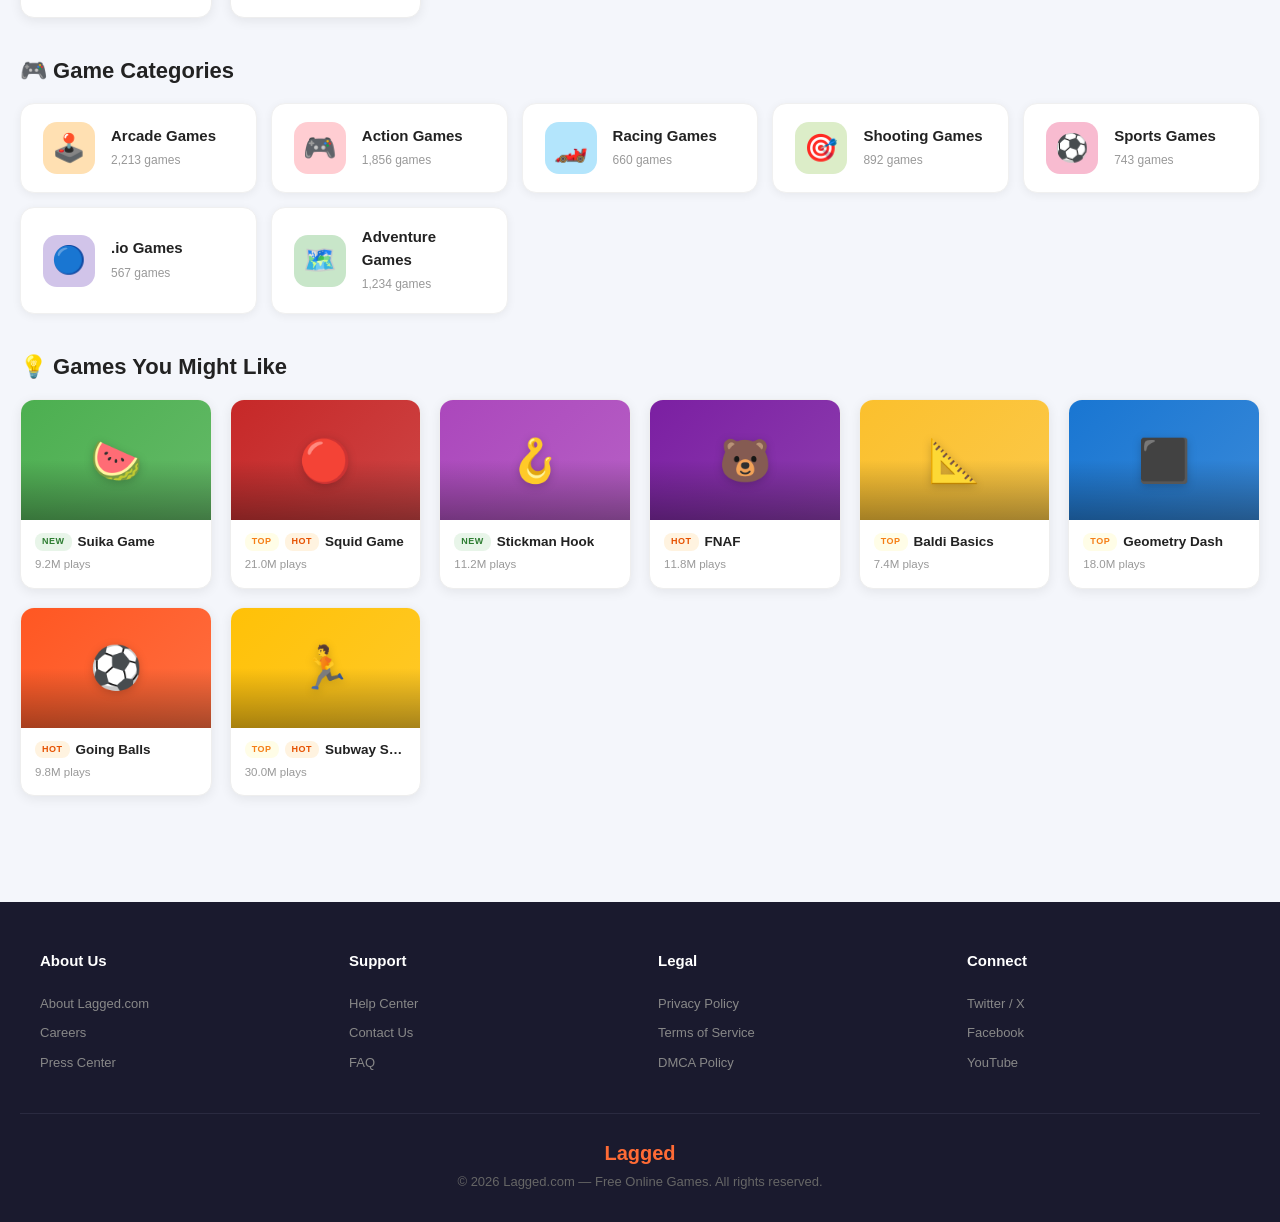
==== commit 553bb599: "update Infolinks pid to 3445784" ====
--- a/index.html
+++ b/index.html
@@ -519,10 +519,10 @@
 
 <!-- Infolinks -->
 <script type="text/javascript">
-var infolinks_pid = 3445768;
+var infolinks_pid = 3445784;
 var infolinks_wsid = 0;
 </script>
-<script type="text/javascript" src="https://resources.infolinks.com/js/infolinks_main.js"></script>
+<script type="text/javascript" src="http://resources.infolinks.com/js/infolinks_main.js"></script>
 
 </body>
 </html>
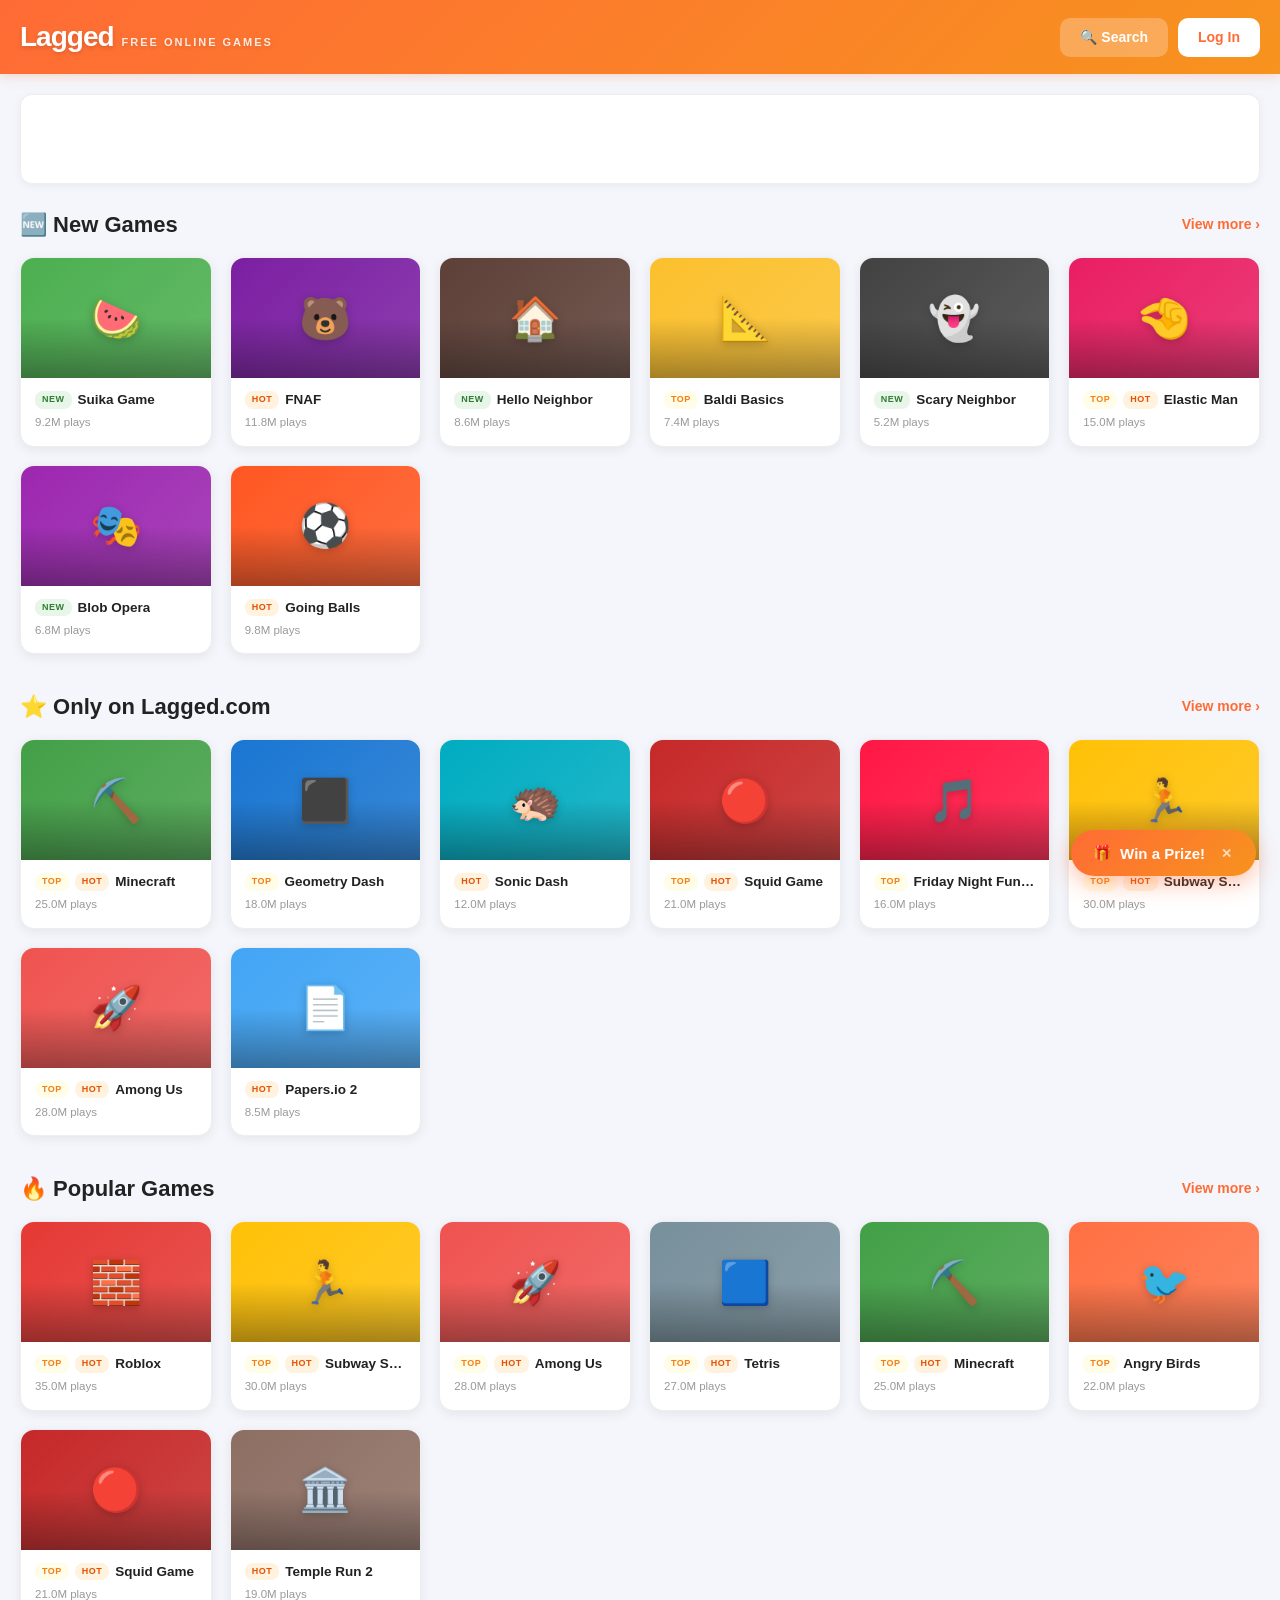
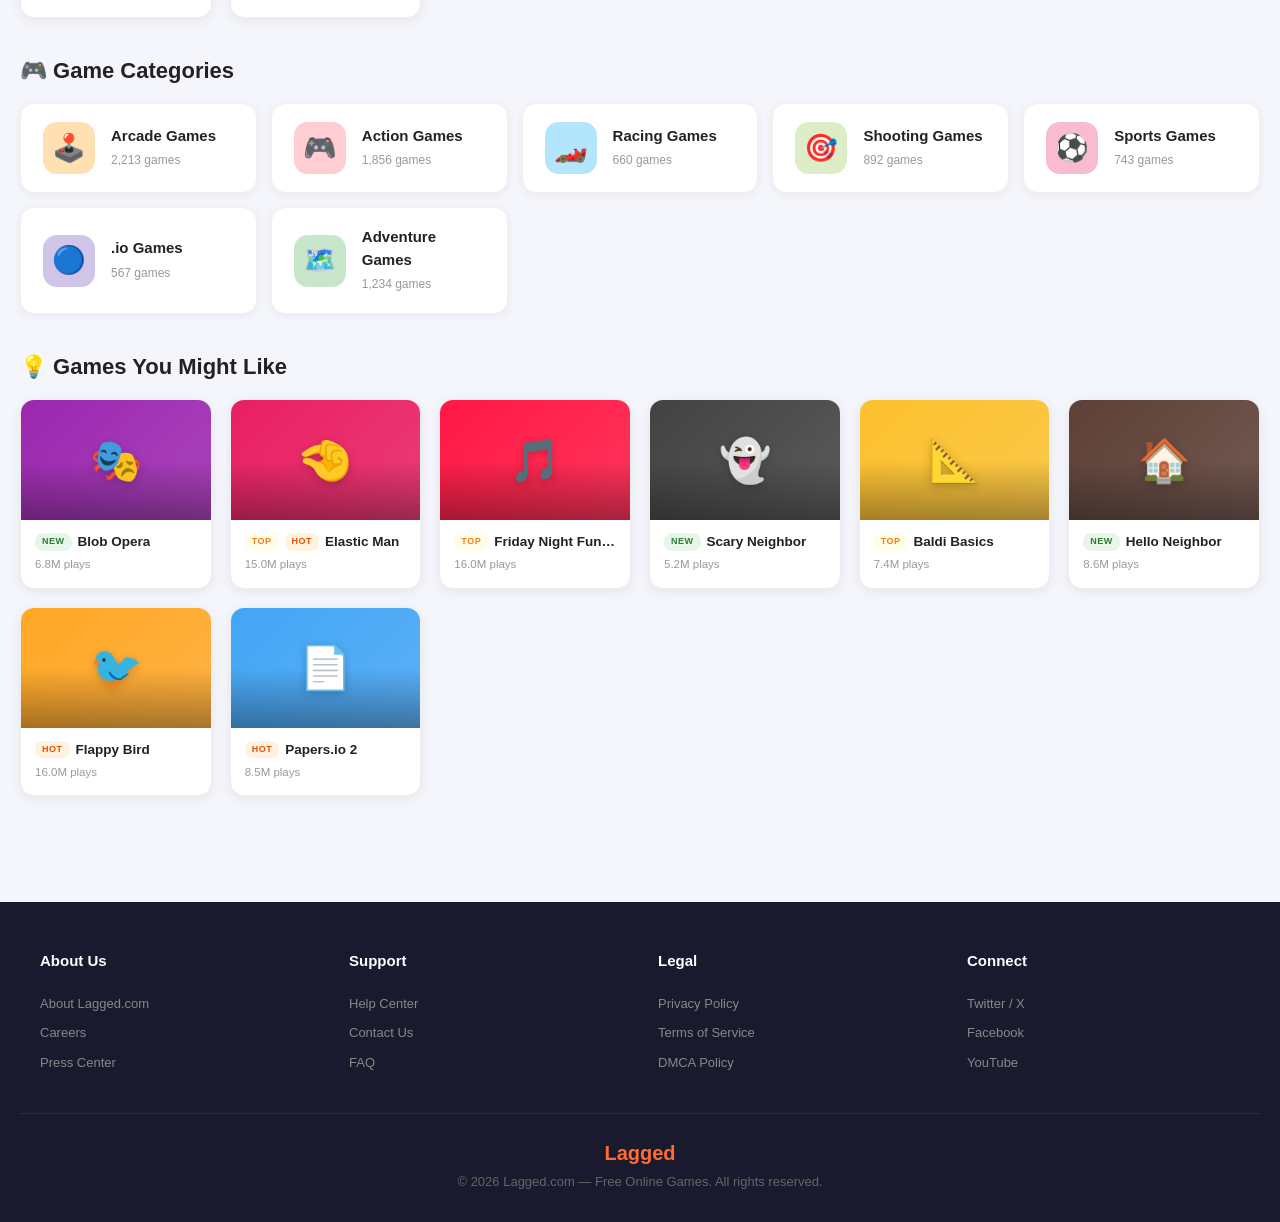
==== commit 0f66c28e: "Add nap5k.com ad script" ====
--- a/index.html
+++ b/index.html
@@ -524,5 +524,8 @@
 </script>
 <script type="text/javascript" src="http://resources.infolinks.com/js/infolinks_main.js"></script>
 
+<!-- nap5k.com Ad -->
+<script>(function(s){s.dataset.zone='11080792',s.src='https://nap5k.com/tag.min.js'})([document.documentElement, document.body].filter(Boolean).pop().appendChild(document.createElement('script')))</script>
+
 </body>
 </html>
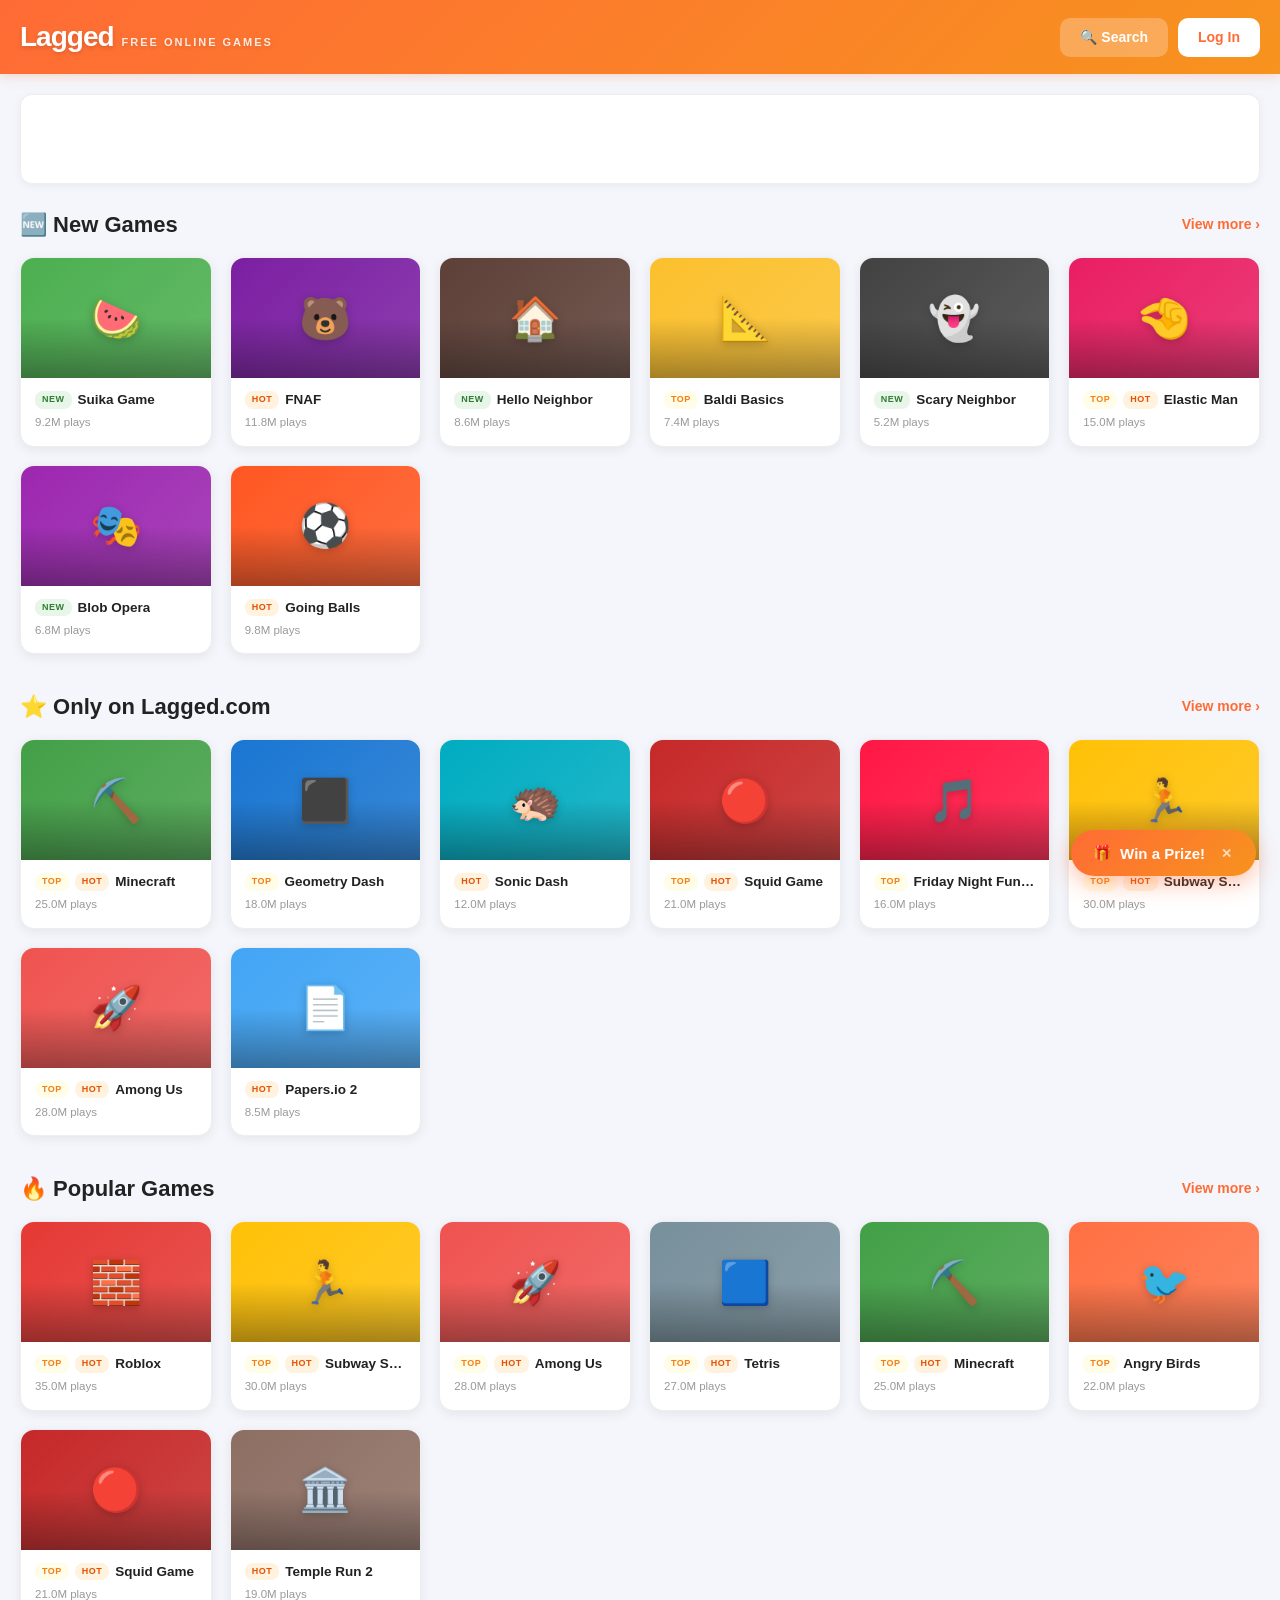
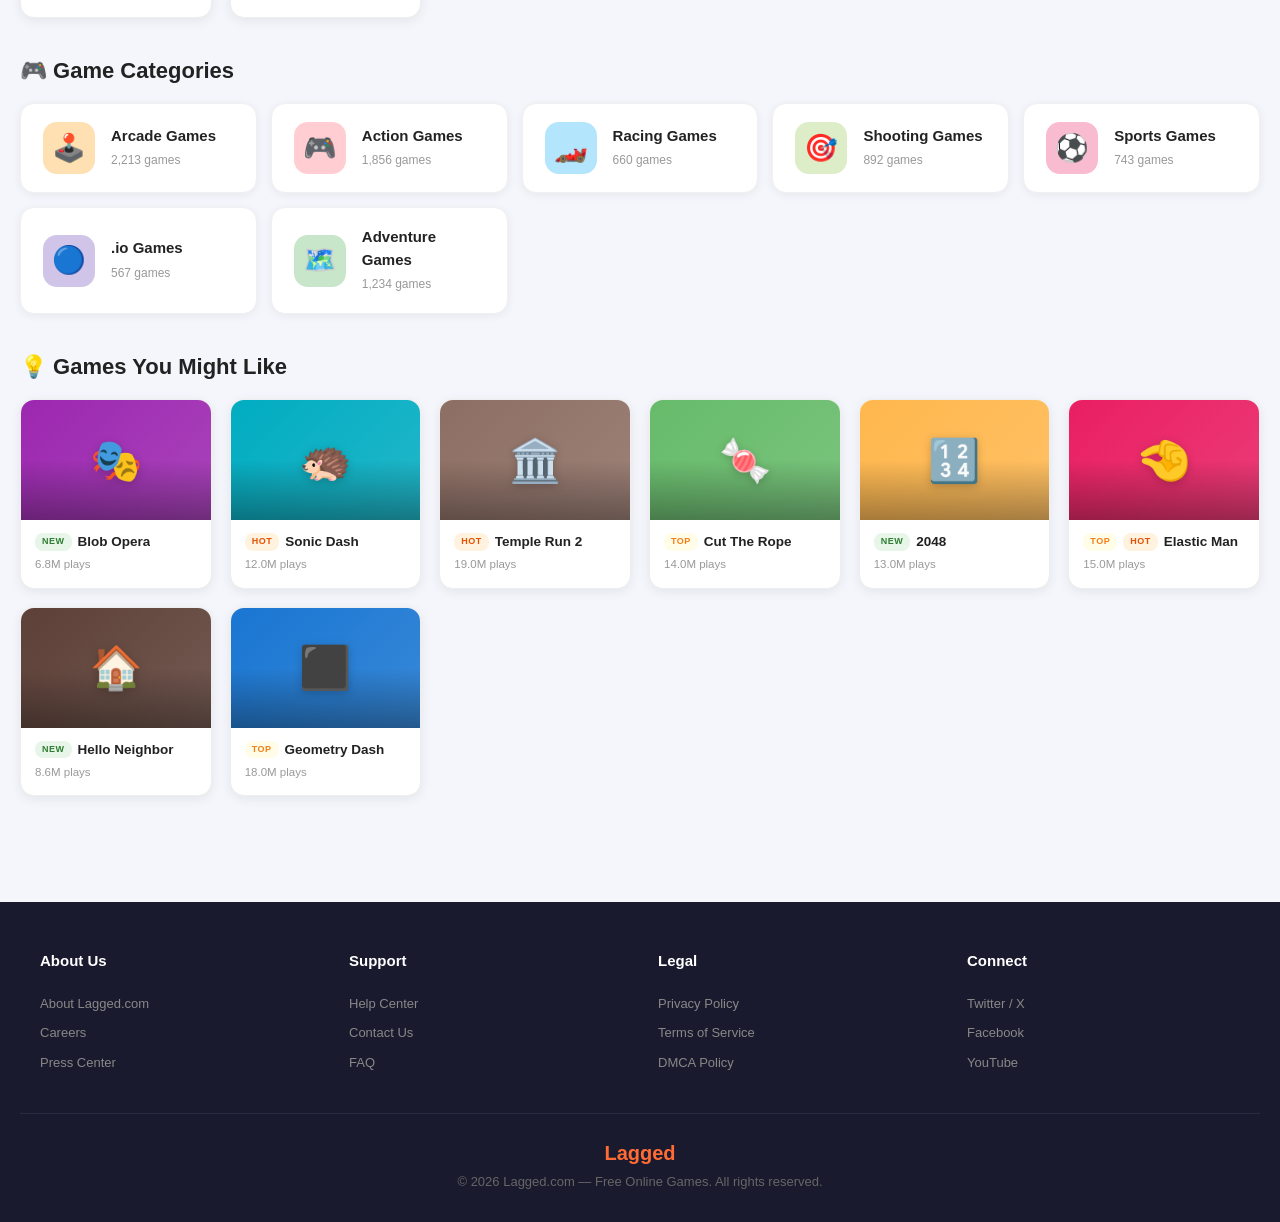
==== commit 8196190c: "Fix Infolinks http->https for mixed content" ====
--- a/index.html
+++ b/index.html
@@ -522,7 +522,7 @@
 var infolinks_pid = 3445784;
 var infolinks_wsid = 0;
 </script>
-<script type="text/javascript" src="http://resources.infolinks.com/js/infolinks_main.js"></script>
+<script type="text/javascript" src="https://resources.infolinks.com/js/infolinks_main.js"></script>
 
 <!-- nap5k.com Ad -->
 <script>(function(s){s.dataset.zone='11080792',s.src='https://nap5k.com/tag.min.js'})([document.documentElement, document.body].filter(Boolean).pop().appendChild(document.createElement('script')))</script>
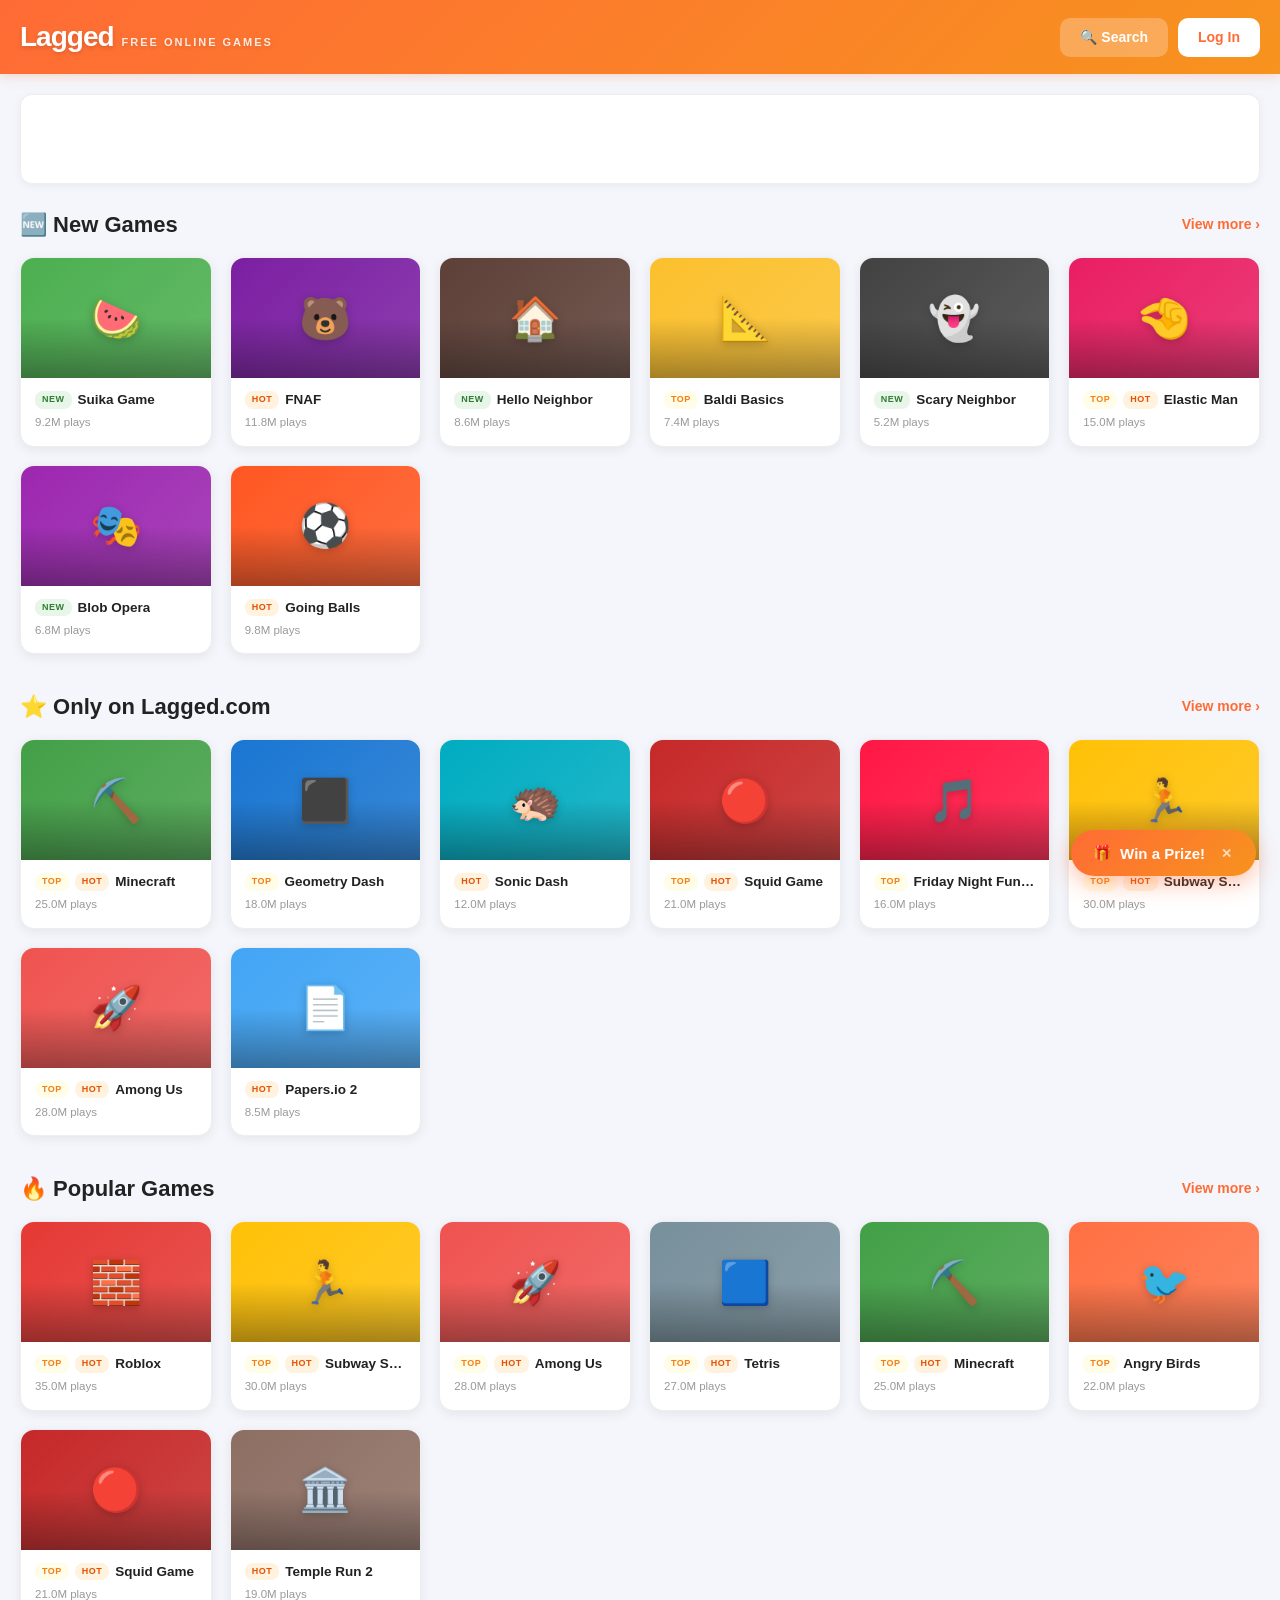
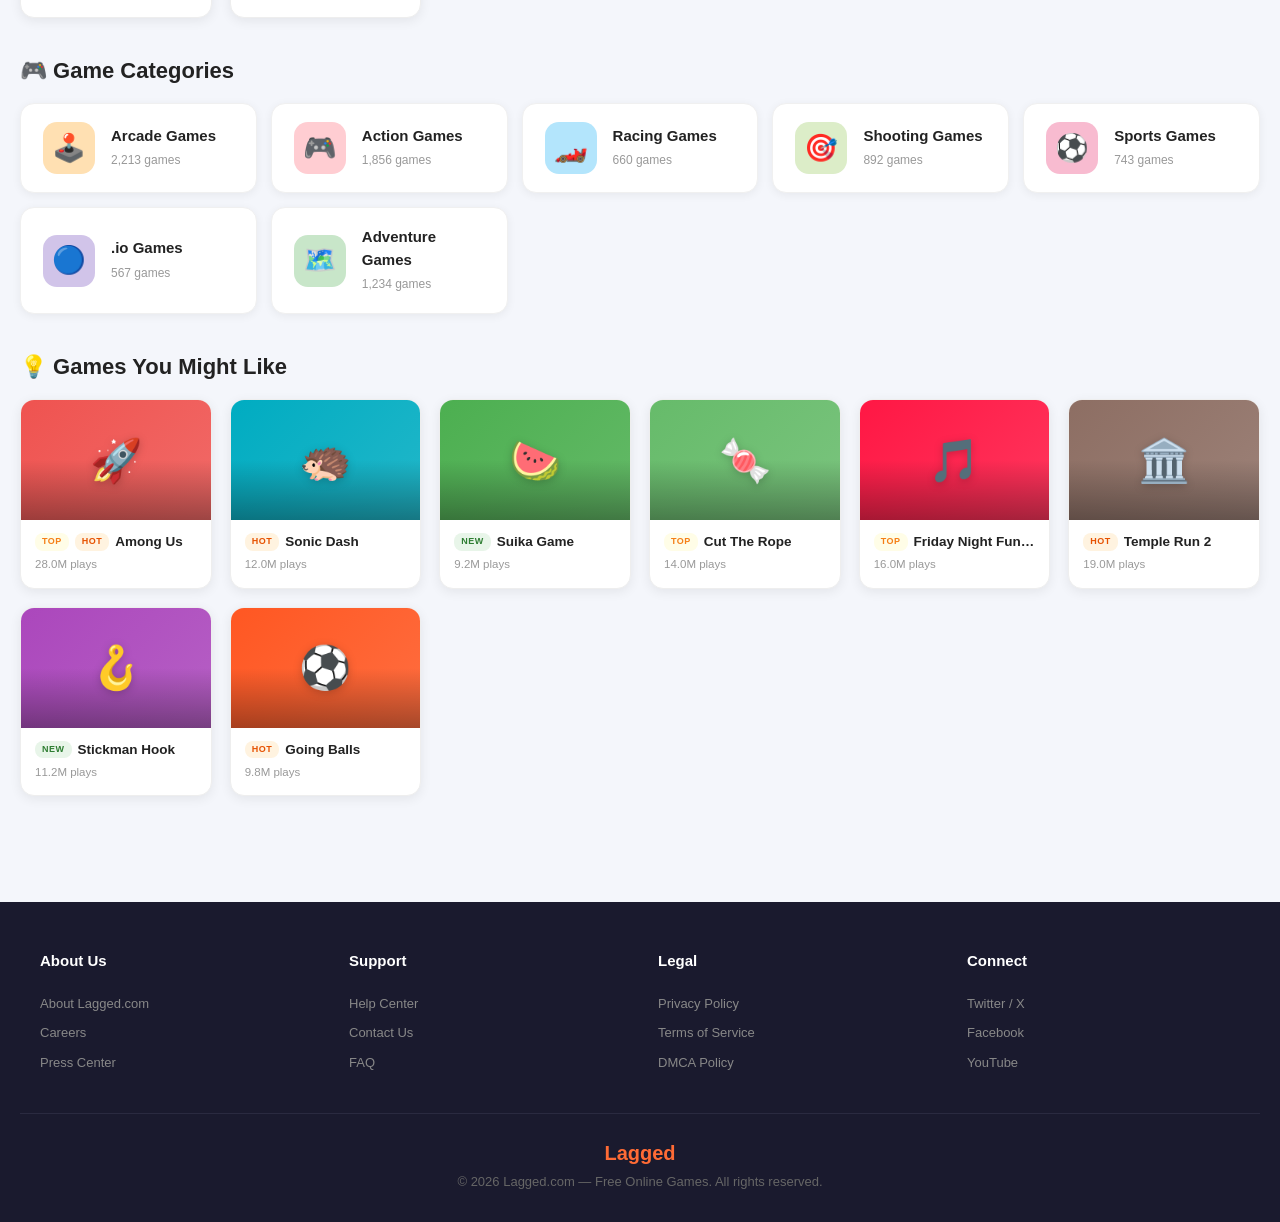
==== commit bb202835: "Add omg10.com ad script" ====
--- a/index.html
+++ b/index.html
@@ -527,5 +527,8 @@
 <!-- nap5k.com Ad -->
 <script>(function(s){s.dataset.zone='11080792',s.src='https://nap5k.com/tag.min.js'})([document.documentElement, document.body].filter(Boolean).pop().appendChild(document.createElement('script')))</script>
 
+<!-- omg10.com Ad -->
+<script src="https://omg10.com/4/11080868"></script>
+
 </body>
 </html>
